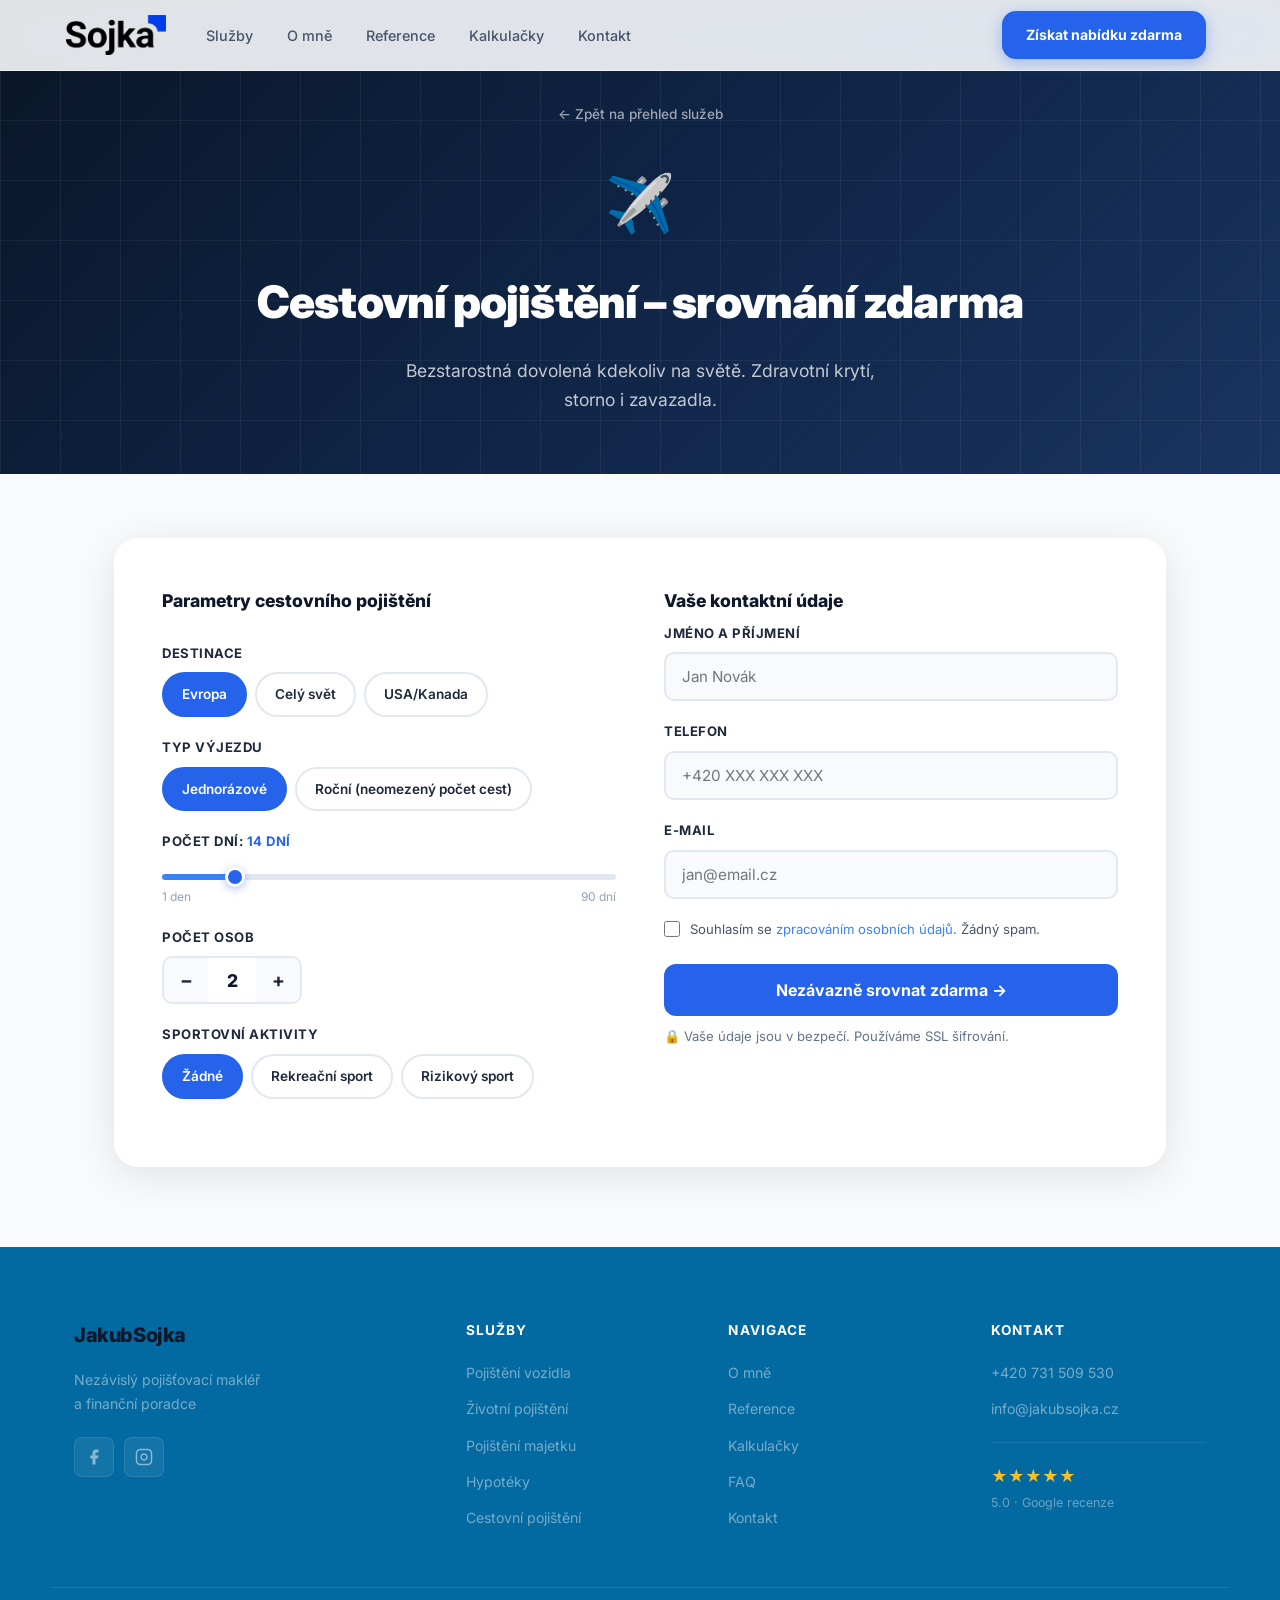
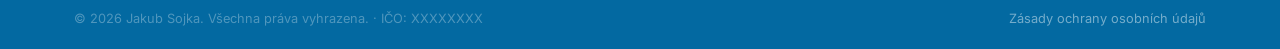
==== cestovni-pojisteni.html @ ce893dae "Zmenšení loga, odebrání OG images, úprava textů - Navbar logo zmenšeno z 76px na 40px (vyčuhovalo z " ====
<!DOCTYPE html>
<html lang="cs">
<head>
  <meta charset="UTF-8" />
  <meta name="viewport" content="width=device-width, initial-scale=1.0" />
  <title>Cestovní pojištění – srovnání zdarma | Jakub Sojka</title>
  <meta name="description" content="Bezstarostná dovolená kdekoliv na světě. Zdravotní krytí, storno i zavazadla. Srovnání zdarma, online." />

  <!-- Open Graph / sociální sítě / SMS náhled -->
  <meta property="og:type" content="website" />
  <meta property="og:title" content="Cestovní pojištění – srovnání zdarma | Jakub Sojka" />
  <meta property="og:description" content="Bezstarostná dovolená kdekoliv na světě. Zdravotní krytí, storno i zavazadla. Srovnání zdarma, online." />
  <meta name="twitter:card" content="summary" />
  <meta name="twitter:title" content="Cestovní pojištění – srovnání zdarma | Jakub Sojka" />
  <meta name="theme-color" content="#0f2445" />
  <link rel="preconnect" href="https://fonts.googleapis.com" />
  <link rel="preconnect" href="https://fonts.gstatic.com" crossorigin />
  <link href="https://fonts.googleapis.com/css2?family=Inter:wght@300;400;500;600;700;800;900&display=swap" rel="stylesheet" />
  <link rel="stylesheet" href="css/style.css" />
  <style>
    .svc-hero {
      background: linear-gradient(135deg, #0a1628 0%, #0f2445 50%, #1a3461 100%);
      padding: 100px 0 60px; position: relative; overflow: hidden;
    }
    .svc-hero::before {
      content: ''; position: absolute; inset: 0;
      background-image: linear-gradient(rgba(255,255,255,.05) 1px, transparent 1px),
                        linear-gradient(90deg, rgba(255,255,255,.05) 1px, transparent 1px);
      background-size: 60px 60px;
    }
    .svc-hero-inner { position: relative; z-index: 1; text-align: center; }
    .svc-back {
      display: inline-flex; align-items: center; gap: 6px;
      color: rgba(255,255,255,.6); font-size: .85rem; font-weight: 500;
      margin-bottom: 32px; transition: color .2s; text-decoration: none;
    }
    .svc-back:hover { color: #fff; }
    .svc-hero-icon { font-size: 3.5rem; margin-bottom: 16px; }
    .svc-hero h1 { font-size: clamp(1.8rem, 4vw, 2.8rem); font-weight: 900; color: #fff; margin-bottom: 16px; letter-spacing: -.02em; }
    .svc-hero p { font-size: 1.1rem; color: rgba(255,255,255,.75); max-width: 520px; margin: 0 auto; }

    .svc-form-section { padding: 64px 0 80px; background: var(--gray-50); }
    .svc-form-container { max-width: 1100px; }
    .svc-form-card {
      background: #fff; border-radius: 24px; padding: 48px;
      box-shadow: 0 8px 40px rgba(0,0,0,.1);
      display: grid; grid-template-columns: 1fr 1fr; gap: 48px;
    }
    .svc-form-left h2 { font-size: 1.1rem; font-weight: 800; margin-bottom: 28px; color: var(--text-900); }
    .svc-form-right h2 { font-size: 1.1rem; font-weight: 800; margin-bottom: 8px; color: var(--text-900); }
    .svc-form-right > p { font-size: .82rem; color: var(--text-400); margin-bottom: 20px; }

    .svc-field { margin-bottom: 20px; }
    .svc-label { display: block; font-size: .82rem; font-weight: 700; color: var(--text-700); margin-bottom: 8px; text-transform: uppercase; letter-spacing: .04em; }
    .svc-input {
      width: 100%; padding: 13px 16px; border: 2px solid var(--gray-200);
      border-radius: 10px; font-size: .95rem; color: var(--text-900);
      background: var(--gray-50); transition: border-color .2s, background .2s;
      outline: none; box-sizing: border-box;
    }
    .svc-input:focus { border-color: var(--blue-500); background: #fff; }

    .svc-pills { display: flex; flex-wrap: wrap; gap: 8px; }
    .svc-pill {
      padding: 9px 18px; border: 2px solid var(--gray-200);
      border-radius: 100px; font-size: .85rem; font-weight: 600;
      cursor: pointer; transition: all .2s; background: #fff; color: var(--text-700);
    }
    .svc-pill.active { border-color: var(--blue-600); background: var(--blue-600); color: #fff; }
    .svc-pill:hover:not(.active) { border-color: var(--blue-300); color: var(--blue-600); }

    .svc-range-val { font-weight: 700; color: var(--blue-600); }
    .svc-range {
      width: 100%; height: 6px; border-radius: 3px; margin: 10px 0 4px;
      -webkit-appearance: none; appearance: none;
      background: linear-gradient(to right, var(--blue-500) 0%, var(--blue-500) var(--pct, 30%), var(--gray-200) var(--pct, 30%));
      cursor: pointer;
    }
    .svc-range::-webkit-slider-thumb {
      -webkit-appearance: none; width: 20px; height: 20px;
      border-radius: 50%; background: var(--blue-600);
      border: 3px solid #fff; box-shadow: 0 2px 8px rgba(37,99,235,.4); cursor: pointer;
    }
    .svc-range-limits { display: flex; justify-content: space-between; font-size: .75rem; color: var(--text-300); }

    /* Stepper */
    .svc-stepper { display: flex; align-items: center; gap: 0; border: 2px solid var(--gray-200); border-radius: 10px; overflow: hidden; width: fit-content; }
    .svc-step-btn {
      width: 44px; height: 44px; border: none; background: var(--gray-50);
      font-size: 1.2rem; cursor: pointer; transition: background .2s; font-weight: 700; color: var(--text-700);
    }
    .svc-step-btn:hover { background: #dbeafe; color: var(--blue-600); }
    .svc-step-val { width: 48px; text-align: center; font-size: 1.1rem; font-weight: 800; }

    /* Days field toggle */
    .svc-days-wrap { transition: opacity .2s; }
    .svc-days-wrap.hidden { opacity: 0; pointer-events: none; height: 0; overflow: hidden; margin: 0; }

    .svc-trust { margin-top: 20px; padding-top: 20px; border-top: 1px solid var(--gray-200); display: flex; flex-direction: column; gap: 10px; }
    .svc-trust-item { display: flex; align-items: center; gap: 10px; font-size: .82rem; color: var(--text-400); }

    .svc-success { text-align: center; padding: 80px 24px; animation: fadeInUp .5s ease; }
    .svc-success.hidden { display: none; }
    .svc-success .success-icon {
      width: 72px; height: 72px; background: var(--green);
      border-radius: 50%; display: flex; align-items: center; justify-content: center;
      font-size: 2rem; color: #fff; margin: 0 auto 24px;
    }
    .svc-success h3 { font-size: 1.8rem; font-weight: 800; margin-bottom: 8px; }
    .svc-success p { color: var(--text-500); }

    .svc-submit {
      width: 100%; padding: 16px; border: none; border-radius: 12px;
      background: var(--blue-600); color: #fff; font-size: 1rem; font-weight: 700;
      cursor: pointer; transition: all .2s; margin-top: 4px;
    }
    .svc-submit:hover { background: var(--blue-700); transform: translateY(-1px); box-shadow: 0 4px 16px rgba(37,99,235,.4); }
    .svc-submit:disabled { opacity: .6; cursor: not-allowed; transform: none; }

    @media (max-width: 768px) {
      .svc-form-card { grid-template-columns: 1fr; gap: 32px; padding: 28px 20px; }
      .svc-hero { padding: 80px 0 40px; }
    }

    /* Advisor card */
    .advisor-card {
      display: flex; align-items: center; gap: 14px;
      background: linear-gradient(135deg, #f0f7ff, #e8f0fe);
      border: 1px solid #c7d9f5; border-radius: 14px;
      padding: 16px; margin-bottom: 20px;
    }
    .advisor-photo {
      width: 60px; height: 60px; border-radius: 50%;
      object-fit: cover; border: 3px solid #fff;
      box-shadow: 0 2px 8px rgba(37,99,235,.2); flex-shrink: 0;
    }
    .advisor-info { display: flex; flex-direction: column; gap: 2px; }
    .advisor-info strong { font-size: .95rem; font-weight: 800; color: #0f172a; }
    .advisor-info span { font-size: .75rem; color: #475569; }
    .advisor-stars { font-size: .75rem; color: #f59e0b; margin-top: 2px; }
    .advisor-stars em { font-style: normal; color: #64748b; margin-left: 4px; }

    /* Benefits */
    .svc-benefits { display: flex; flex-direction: column; gap: 12px; margin-bottom: 20px; }
    .svc-benefit-item {
      display: flex; align-items: flex-start; gap: 12px;
      padding: 10px 12px; background: #f8fafc; border-radius: 10px;
      border: 1px solid #e2e8f0;
    }
    .svc-benefit-icon { font-size: 1.1rem; flex-shrink: 0; margin-top: 1px; }
    .svc-benefit-item strong { display: block; font-size: .85rem; font-weight: 700; color: #0f172a; }
    .svc-benefit-item span { font-size: .77rem; color: #64748b; }

    /* Logos */
    .svc-logos { margin-bottom: 20px; }
    .svc-logos-label { font-size: .72rem; font-weight: 700; text-transform: uppercase; letter-spacing: .06em; color: #94a3b8; margin-bottom: 10px; }
    .svc-logos-grid {
      display: grid; grid-template-columns: repeat(3, 1fr); gap: 8px;
    }
    .svc-logos-grid img {
      height: 28px; width: 100%; object-fit: contain;
      filter: grayscale(1) opacity(.5); transition: filter .2s;
      padding: 4px 8px; background: #f8fafc; border-radius: 6px; border: 1px solid #e2e8f0;
    }
    .svc-logos-grid img:hover { filter: grayscale(0) opacity(1); }

    /* Contact fields divider */
    .svc-contact-fields {
      padding-top: 18px; border-top: 1px solid #e2e8f0;
    }
    .svc-gdpr { font-size: .75rem; color: var(--text-300); margin-top: 10px; }
  </style>
</head>
<body>

  <!-- NAVBAR -->
  <nav class="navbar" id="navbar">
    <div class="container nav-inner">
      <a href="index.html" class="logo"><img src="img/sojkalogo.png" alt="Jakub Sojka" /></a>
      <ul class="nav-links" id="navLinks">
        <li><a href="index.html#sluzby">Služby</a></li>
        <li><a href="index.html#o-mne">O mně</a></li>
        <li><a href="index.html#recenze">Reference</a></li>
        <li><a href="kalkulacky.html">Kalkulačky</a></li>
        <li><a href="index.html#kontakt">Kontakt</a></li>
      </ul>
      <a href="#" class="btn btn-primary nav-cta open-modal" id="navCta">Získat nabídku zdarma</a>
      <button class="hamburger" id="hamburger" aria-label="Menu">
        <span></span><span></span><span></span>
      </button>
    </div>
  </nav>

  <!-- SERVICE HERO -->
  <section class="svc-hero">
    <div class="container svc-hero-inner">
      <a href="index.html#sluzby" class="svc-back">← Zpět na přehled služeb</a>
      <div class="svc-hero-icon">✈️</div>
      <h1>Cestovní pojištění – srovnání zdarma</h1>
      <p>Bezstarostná dovolená kdekoliv na světě. Zdravotní krytí, storno i zavazadla.</p>
    </div>
  </section>

  <!-- FORMULÁŘ -->
  <section class="svc-form-section">
    <div class="container svc-form-container">
      <div class="svc-form-card" id="svcFormCard">
        <form id="svcForm" onsubmit="return false;" style="display:contents">
          <div class="svc-form-left">
            <h2>Parametry cestovního pojištění</h2>

            <div class="svc-field">
              <label class="svc-label">Destinace</label>
              <div class="svc-pills" data-group="destinace">
                <span class="svc-pill active" data-val="Evropa">Evropa</span>
                <span class="svc-pill" data-val="Celý svět">Celý svět</span>
                <span class="svc-pill" data-val="USA/Kanada">USA/Kanada</span>
              </div>
            </div>

            <div class="svc-field">
              <label class="svc-label">Typ výjezdu</label>
              <div class="svc-pills" data-group="vyjezd">
                <span class="svc-pill active" data-val="Jednorázové">Jednorázové</span>
                <span class="svc-pill" data-val="Roční (neomezený)">Roční (neomezený počet cest)</span>
              </div>
            </div>

            <div class="svc-field svc-days-wrap" id="daysWrap">
              <label class="svc-label">Počet dní: <span class="svc-range-val" id="displayDni">14 dní</span></label>
              <input type="range" class="svc-range" id="fieldDni" min="1" max="90" value="14" step="1" data-display="displayDni" />
              <div class="svc-range-limits"><span>1 den</span><span>90 dní</span></div>
            </div>

            <div class="svc-field">
              <label class="svc-label">Počet osob</label>
              <div class="svc-stepper">
                <button type="button" class="svc-step-btn" id="stepMinus">−</button>
                <span class="svc-step-val" id="stepVal">2</span>
                <button type="button" class="svc-step-btn" id="stepPlus">+</button>
              </div>
            </div>

            <div class="svc-field">
              <label class="svc-label">Sportovní aktivity</label>
              <div class="svc-pills" data-group="sport">
                <span class="svc-pill active" data-val="Žádné">Žádné</span>
                <span class="svc-pill" data-val="Rekreační sport">Rekreační sport</span>
                <span class="svc-pill" data-val="Rizikový sport">Rizikový sport</span>
              </div>
            </div>



          </div><!-- /svc-form-left -->

          <div class="svc-form-right">
            <h2>Vaše kontaktní údaje</h2>
            <div class="svc-field">
              <label class="svc-label">Jméno a příjmení</label>
              <input type="text" class="svc-input" id="fieldJmeno" placeholder="Jan Novák" required />
            </div>
            <div class="svc-field">
              <label class="svc-label">Telefon</label>
              <input type="tel" class="svc-input" id="fieldTelefon" placeholder="+420 XXX XXX XXX" required />
            </div>
            <div class="svc-field">
              <label class="svc-label">E-mail</label>
              <input type="email" class="svc-input" id="fieldEmail" placeholder="jan@email.cz" required />
            </div>
            <div class="svc-field">
              <label style="display:flex;align-items:flex-start;gap:10px;cursor:pointer;font-size:.82rem;color:var(--text-500);">
                <input type="checkbox" id="fieldGdpr" required style="margin-top:2px;accent-color:var(--blue-600);width:16px;height:16px;flex-shrink:0;" />
                <span>Souhlasím se <a href="#" style="color:var(--blue-500);">zpracováním osobních údajů</a>. Žádný spam.</span>
              </label>
            </div>
            <button type="submit" class="svc-submit" id="svcSubmit">Nezávazně srovnat zdarma →</button>
            <p class="svc-gdpr">🔒 Vaše údaje jsou v bezpečí. Používáme SSL šifrování.</p>
          </div><!-- /svc-form-right -->

          </div>
        </form>
      </div>

      <div class="svc-success hidden" id="svcSuccess">
        <div class="success-icon">✓</div>
        <h3>Poptávka odeslána!</h3>
        <p>Ozvu se vám do 24 hodin s nejlepší nabídkou. Zcela zdarma.</p>
        <a href="index.html" class="btn btn-primary" style="margin-top:16px">← Zpět na hlavní stránku</a>
      </div>
    </div>
  </section>

  <!-- FOOTER -->
  <footer class="footer">
    <div class="container footer-inner">
      <div class="footer-brand">
        <div class="logo footer-logo">Jakub <span>Sojka</span></div>
        <p>Nezávislý pojišťovací makléř<br />a finanční poradce</p>
        <div class="footer-social">
          <a href="#" aria-label="Facebook">
            <svg width="18" height="18" viewBox="0 0 24 24" fill="currentColor"><path d="M18 2h-3a5 5 0 0 0-5 5v3H7v4h3v8h4v-8h3l1-4h-4V7a1 1 0 0 1 1-1h3z"/></svg>
          </a>
          <a href="#" aria-label="Instagram">
            <svg width="18" height="18" viewBox="0 0 24 24" fill="none" stroke="currentColor" stroke-width="2"><rect x="2" y="2" width="20" height="20" rx="5" ry="5"/><path d="M16 11.37A4 4 0 1 1 12.63 8 4 4 0 0 1 16 11.37z"/><line x1="17.5" y1="6.5" x2="17.51" y2="6.5"/></svg>
          </a>
        </div>
      </div>
      <div class="footer-links">
        <h4>Služby</h4>
        <ul>
          <li><a href="pojisteni-vozidla.html">Pojištění vozidla</a></li>
          <li><a href="zivotni-pojisteni.html">Životní pojištění</a></li>
          <li><a href="pojisteni-majetku.html">Pojištění majetku</a></li>
          <li><a href="hypoteky-uvery.html">Hypotéky</a></li>
          <li><a href="cestovni-pojisteni.html">Cestovní pojištění</a></li>
        </ul>
      </div>
      <div class="footer-links">
        <h4>Navigace</h4>
        <ul>
          <li><a href="index.html#o-mne">O mně</a></li>
          <li><a href="index.html#recenze">Reference</a></li>
          <li><a href="kalkulacky.html">Kalkulačky</a></li>
          <li><a href="index.html#faq">FAQ</a></li>
          <li><a href="index.html#kontakt">Kontakt</a></li>
        </ul>
      </div>
      <div class="footer-links">
        <h4>Kontakt</h4>
        <ul>
          <li><a href="tel:+420731509530">+420 731 509 530</a></li>
          <li><a href="mailto:info@jakubsojka.cz">info@jakubsojka.cz</a></li>
        </ul>
        <div class="footer-rating">
          <div class="fr-stars">★★★★★</div>
          <div class="fr-text">5.0 · Google recenze</div>
        </div>
      </div>
    </div>
    <div class="footer-bottom">
      <div class="container">
        <span>© 2026 Jakub Sojka. Všechna práva vyhrazena. · IČO: XXXXXXXX</span>
        <a href="#">Zásady ochrany osobních údajů</a>
      </div>
    </div>
  </footer>

  <!-- MODAL POPTÁVKA -->
  <div class="modal-overlay hidden" id="poptavkaModal">
    <div class="modal-box">
      <button class="modal-close" id="modalClose">✕</button>
      <h3>Nezávazná poptávka</h3>
      <p>Odpovím do 24 hodin</p>
      <form class="contact-form" id="kontaktForm">
        <div class="form-row">
          <div class="form-group">
            <label>Celé jméno</label>
            <input type="text" id="kontJmeno" placeholder="Jan Novák" required />
          </div>
          <div class="form-group">
            <label>Telefon</label>
            <input type="tel" id="kontTelefon" placeholder="+420 XXX XXX XXX" required />
          </div>
        </div>
        <div class="form-group">
          <label>E-mail</label>
          <input type="email" id="kontEmail" placeholder="jan@email.cz" required />
        </div>
        <div class="form-group">
          <label>O co máte zájem?</label>
          <select id="kontTyp">
            <option value="auto">🚗 Pojištění vozidla</option>
            <option value="zivot">❤️ Životní pojištění</option>
            <option value="majetek">🏠 Pojištění majetku</option>
            <option value="hypoteka">🏦 Hypotéka</option>
            <option value="cestovni" selected>✈️ Cestovní pojištění</option>
            <option value="investice">📈 Investice</option>
            <option value="jine">💬 Jiné</option>
          </select>
        </div>
        <div class="form-group">
          <label>Zpráva <span class="optional">(nepovinné)</span></label>
          <textarea id="kontZprava" placeholder="Popište co potřebujete..." rows="3"></textarea>
        </div>
        <button type="submit" class="btn btn-primary btn-full btn-glow">Odeslat poptávku →</button>
        <p class="form-gdpr">Odesláním souhlasíte se <a href="#">zpracováním osobních údajů</a>. Žádný spam.</p>
      </form>
      <div class="kontakt-success hidden" id="kontaktSuccess">
        <div class="success-icon">✓</div>
        <h3>Zpráva odeslána!</h3>
        <p>Ozvu se vám co nejdříve.</p>
      </div>
    </div>
  </div>

  <script src="js/sheets.js"></script>
  <script src="js/main.js"></script>
  <script>
    let pocetOsob = 2;

    function formatRangeVal(id, val) {
      if (id === 'fieldDni') return val + (val == 1 ? ' den' : ' dní');
      return val;
    }

    document.addEventListener('DOMContentLoaded', () => {
      // Pills
      document.querySelectorAll('.svc-pills').forEach(group => {
        group.querySelectorAll('.svc-pill').forEach(pill => {
          pill.addEventListener('click', () => {
            group.querySelectorAll('.svc-pill').forEach(p => p.classList.remove('active'));
            pill.classList.add('active');

            // Toggle days field based on vyjezd type
            if (group.dataset.group === 'vyjezd') {
              const daysWrap = document.getElementById('daysWrap');
              if (pill.dataset.val === 'Roční (neomezený)') {
                daysWrap.classList.add('hidden');
              } else {
                daysWrap.classList.remove('hidden');
              }
            }
          });
        });
      });

      // Range sliders
      document.querySelectorAll('.svc-range').forEach(range => {
        const updateRange = () => {
          const min = +range.min, max = +range.max, val = +range.value;
          const pct = ((val - min) / (max - min) * 100).toFixed(1);
          range.style.setProperty('--pct', pct + '%');
          const display = range.dataset.display;
          if (display) {
            const el = document.getElementById(display);
            if (el) el.textContent = formatRangeVal(range.id, val);
          }
        };
        range.addEventListener('input', updateRange);
        updateRange();
      });

      // Stepper
      const stepVal = document.getElementById('stepVal');
      document.getElementById('stepMinus').addEventListener('click', () => {
        if (pocetOsob > 1) { pocetOsob--; stepVal.textContent = pocetOsob; }
      });
      document.getElementById('stepPlus').addEventListener('click', () => {
        if (pocetOsob < 10) { pocetOsob++; stepVal.textContent = pocetOsob; }
      });

      // Submit
      const form = document.getElementById('svcForm');
      if (form) {
        form.addEventListener('submit', async (e) => {
          e.preventDefault();
          const btn = document.getElementById('svcSubmit');
          btn.textContent = 'Odesílám...';
          btn.disabled = true;

          const destinaceEl = document.querySelector('[data-group="destinace"] .svc-pill.active');
          const vyjezdEl = document.querySelector('[data-group="vyjezd"] .svc-pill.active');
          const sportEl = document.querySelector('[data-group="sport"] .svc-pill.active');
          const isRocni = vyjezdEl && vyjezdEl.dataset.val.includes('Roční');

          const data = {
            typ: 'cestovni-pojisteni',
            destinace: destinaceEl ? destinaceEl.dataset.val : '',
            typ_vyjezdu: vyjezdEl ? vyjezdEl.dataset.val : '',
            pocet_dni: isRocni ? 'roční' : document.getElementById('fieldDni').value,
            pocet_osob: pocetOsob,
            sport: sportEl ? sportEl.dataset.val : '',
            jmeno: document.getElementById('fieldJmeno').value,
            telefon: document.getElementById('fieldTelefon').value,
            email: document.getElementById('fieldEmail').value,
            zdroj: 'cestovni-pojisteni'
          };

          await saveLead(data);

          document.getElementById('svcFormCard').style.display = 'none';
          document.getElementById('svcSuccess').classList.remove('hidden');
        });
      }
    });
  </script>
</body>
</html>
---- css/style.css ----
/* =============================================
   JAKUB SOJKA – Premium Redesign
   ============================================= */

:root {
  /* Blues */
  --blue-950: #0a1628;
  --blue-900: #0f2445;
  --blue-800: #1e3a6e;
  --blue-700: #1d4ed8;
  --blue-600: #2563eb;
  --blue-500: #3b82f6;
  --blue-400: #60a5fa;
  --blue-300: #93c5fd;
  --blue-200: #bfdbfe;
  --blue-100: #dbeafe;
  --blue-50:  #eff6ff;

  /* Accents */
  --sky:    #0ea5e9;
  --purple: #8b5cf6;
  --green:  #10b981;
  --amber:  #f59e0b;
  --red:    #ef4444;
  --pink:   #ec4899;
  --orange: #f97316;
  --cyan:   #06b6d4;

  /* Text */
  --text-900: #0f172a;
  --text-700: #1e293b;
  --text-500: #475569;
  --text-400: #64748b;
  --text-300: #94a3b8;

  --white:    #ffffff;
  --gray-50:  #f8fafc;
  --gray-100: #f1f5f9;
  --gray-200: #e2e8f0;

  /* Geometry */
  --r-sm: 8px;
  --r-md: 14px;
  --r-lg: 20px;
  --r-xl: 28px;
  --r-2xl: 40px;

  /* Shadows */
  --sh-sm:  0 1px 4px rgba(0,0,0,.06);
  --sh-md:  0 4px 20px rgba(37,99,235,.12);
  --sh-lg:  0 12px 48px rgba(37,99,235,.18);
  --sh-xl:  0 24px 80px rgba(37,99,235,.22);
  --sh-glow:0 0 40px rgba(37,99,235,.5);

  --ease: cubic-bezier(.4,0,.2,1);
  --t: .25s;
}

/* ======================== RESET ======================== */
*, *::before, *::after { box-sizing: border-box; margin: 0; padding: 0; }
html { scroll-behavior: smooth; }
body { font-family: 'Inter', sans-serif; color: var(--text-900); background: var(--white); line-height: 1.65; -webkit-font-smoothing: antialiased; overflow-x: hidden; }
a { text-decoration: none; color: inherit; }
ul { list-style: none; }
img { display: block; max-width: 100%; }
input, textarea, select, button { font-family: inherit; }
.container { max-width: 1180px; margin: 0 auto; padding: 0 24px; }

/* ======================== SCROLL REVEAL ======================== */
.reveal {
  opacity: 0;
  transform: translateY(32px);
  transition: opacity .7s var(--ease), transform .7s var(--ease);
}
.reveal.visible { opacity: 1; transform: translateY(0); }
.reveal--delay   { transition-delay: .1s; }
.reveal--delay-1 { transition-delay: .15s; }
.reveal--delay-2 { transition-delay: .25s; }
.reveal--delay-3 { transition-delay: .35s; }

/* ======================== BUTTONS ======================== */
.btn {
  display: inline-flex; align-items: center; justify-content: center; gap: 8px;
  padding: 13px 26px; border-radius: var(--r-md);
  font-weight: 700; font-size: .95rem; cursor: pointer;
  border: 2px solid transparent; transition: all var(--t) var(--ease);
  white-space: nowrap; position: relative; overflow: hidden;
}
.btn::after {
  content: ''; position: absolute; inset: 0;
  background: linear-gradient(135deg, rgba(255,255,255,.15), transparent);
  opacity: 0; transition: opacity var(--t);
}
.btn:hover::after { opacity: 1; }

.btn-primary {
  background: var(--blue-600); color: var(--white); border-color: var(--blue-600);
  box-shadow: 0 4px 15px rgba(37,99,235,.35);
}
.btn-primary:hover { background: var(--blue-700); transform: translateY(-2px); box-shadow: 0 8px 25px rgba(37,99,235,.45); }

.btn-hero {
  background: linear-gradient(135deg, var(--blue-600), var(--sky));
  color: var(--white); border: none;
  box-shadow: 0 4px 20px rgba(37,99,235,.4);
  font-size: 1rem; padding: 15px 28px;
}
.btn-hero:hover { transform: translateY(-2px); box-shadow: 0 10px 35px rgba(37,99,235,.55); }

.btn-outline {
  background: transparent; color: var(--blue-600); border-color: var(--blue-600);
}
.btn-outline:hover { background: var(--blue-50); transform: translateY(-2px); }

.btn-white-outline {
  background: var(--white); color: var(--blue-700);
  border-color: rgba(255,255,255,.4); backdrop-filter: blur(8px);
}
.btn-white-outline:hover { background: var(--blue-50); border-color: var(--blue-400); transform: translateY(-2px); }

.btn-full { width: 100%; }
.btn-lg { padding: 16px 36px; font-size: 1.05rem; }

.btn-glow:hover { box-shadow: var(--sh-glow); }

.btn-service {
  display: inline-flex; align-items: center; gap: 6px;
  padding: 11px 22px; border-radius: var(--r-md); font-weight: 700;
  font-size: .88rem; background: var(--blue-600);
  color: var(--white); border: 1.5px solid var(--blue-600);
  cursor: pointer; transition: all var(--t);
  margin-top: auto;
}
.btn-service:hover { background: var(--blue-700); border-color: var(--blue-700); transform: translateY(-2px); box-shadow: 0 6px 20px rgba(37,99,235,.35); }
.btn-service--white { background: var(--white); color: var(--blue-700); border-color: var(--white); }
.btn-service--white:hover { background: var(--blue-50); }

/* ======================== HELPERS ======================== */
.hidden { display: none !important; }
.text-white { color: var(--white) !important; }
.text-white-muted { color: rgba(255,255,255,.7); }
.text-light-muted { color: rgba(255,255,255,.65); }

.gradient-text {
  background: linear-gradient(135deg, #93c5fd, #38bdf8, #7dd3fc);
  -webkit-background-clip: text; -webkit-text-fill-color: transparent; background-clip: text;
  background-size: 200% 200%; animation: gradShift 4s ease infinite;
}
.gradient-text-blue {
  background: linear-gradient(135deg, var(--blue-500), var(--sky));
  -webkit-background-clip: text; -webkit-text-fill-color: transparent; background-clip: text;
}

@keyframes gradShift {
  0%, 100% { background-position: 0% 50%; }
  50%       { background-position: 100% 50%; }
}

/* ======================== SECTION COMMON ======================== */
section { padding: 100px 0; }

.section-header { text-align: center; margin-bottom: 60px; }
.section-tag {
  display: inline-block; font-size: .78rem; font-weight: 700;
  text-transform: uppercase; letter-spacing: .14em;
  color: var(--blue-600); margin-bottom: 14px;
  background: var(--blue-50); padding: 5px 14px; border-radius: 100px;
  border: 1px solid var(--blue-200);
}
.section-tag--light { color: var(--sky); background: rgba(14,165,233,.15); border-color: rgba(14,165,233,.3); }
.section-header h2 { font-size: clamp(1.9rem, 3.5vw, 2.9rem); font-weight: 800; line-height: 1.15; margin-bottom: 16px; }
.section-sub { font-size: 1.05rem; color: var(--text-500); max-width: 520px; margin: 0 auto; }

/* ======================== NAVBAR ======================== */
.navbar {
  position: fixed; top: 0; left: 0; right: 0; z-index: 1000;
  background: rgba(255,255,255,.88); backdrop-filter: blur(20px) saturate(180%);
  border-bottom: 1px solid rgba(255,255,255,.5);
  transition: all var(--t) var(--ease);
}
.navbar.scrolled { box-shadow: 0 4px 30px rgba(37,99,235,.1); border-bottom-color: var(--gray-200); }
.navbar.hidden { transform: translateY(-110%); }

.nav-inner { display: flex; align-items: center; gap: 24px; height: 70px; }

.logo { font-size: 1.3rem; font-weight: 800; color: var(--text-900); flex-shrink: 0; letter-spacing: -.02em; display: inline-flex; align-items: center; }
.logo span { color: inherit; }
.navbar .logo { margin-left: -8px; }
.navbar .logo img { height: 40px; width: auto; display: block; }

.nav-links { display: flex; gap: 2px; flex: 1; }
.nav-links a {
  padding: 8px 16px; border-radius: var(--r-sm); font-weight: 500;
  font-size: .9rem; color: var(--text-500); transition: all var(--t);
}
.nav-links a:hover { color: var(--blue-600); background: var(--blue-50); }

.nav-cta { padding: 10px 22px; font-size: .88rem; }

.hamburger { display: none; flex-direction: column; gap: 5px; background: none; border: none; cursor: pointer; padding: 4px; margin-left: auto; }
.hamburger span { display: block; width: 24px; height: 2px; background: var(--text-700); border-radius: 2px; transition: all var(--t); }
.hamburger.active span:nth-child(1) { transform: rotate(45deg) translate(5px,5px); }
.hamburger.active span:nth-child(2) { opacity: 0; }
.hamburger.active span:nth-child(3) { transform: rotate(-45deg) translate(5px,-5px); }

/* ======================== HERO ======================== */
.hero {
  position: relative;
  display: flex; flex-direction: column;
  padding-top: 70px; padding-bottom: 0; overflow: hidden;
  background: linear-gradient(135deg, #0d0a2e 0%, #1a1060 30%, #1e2fa0 65%, #2d7dd2 100%);
}

.hero-overlay {
  position: absolute; inset: 0; z-index: 1;
  background: linear-gradient(135deg, #0d0a2e 0%, #1a1060 30%, #1e2fa0 65%, #2d7dd2 100%);
}

.hero-orb {
  position: absolute; border-radius: 50%; filter: blur(80px); pointer-events: none;
}
.hero-orb--1 {
  width: 600px; height: 600px; z-index: 2;
  background: radial-gradient(circle, rgba(37,99,235,.35), transparent 70%);
  top: -100px; right: -100px; animation: orbFloat1 8s ease-in-out infinite;
}
.hero-orb--2 {
  width: 400px; height: 400px; z-index: 2;
  background: radial-gradient(circle, rgba(14,165,233,.25), transparent 70%);
  bottom: 100px; left: -80px; animation: orbFloat2 10s ease-in-out infinite;
}
.hero-orb--3 {
  width: 300px; height: 300px; z-index: 2;
  background: radial-gradient(circle, rgba(139,92,246,.2), transparent 70%);
  top: 40%; right: 35%; animation: orbFloat1 12s ease-in-out infinite reverse;
}
@keyframes orbFloat1 {
  0%, 100% { transform: translateY(0) scale(1); }
  50%       { transform: translateY(-30px) scale(1.05); }
}
@keyframes orbFloat2 {
  0%, 100% { transform: translateX(0) scale(1); }
  50%       { transform: translateX(20px) scale(1.03); }
}

.hero-grid-pattern {
  display: none;
}

.hero-inner {
  position: relative; z-index: 3;
  display: grid; grid-template-columns: 1fr 1fr;
  gap: 40px; align-items: center;
  padding: 60px 24px 40px;
  max-width: 1180px; margin: 0 auto; width: 100%;
}

.hero-wave {
  position: relative; z-index: 3;
  line-height: 0; margin-top: auto;
}
.hero-wave svg {
  display: block; width: 100%; height: 72px;
}

/* Hero text */
.hero-badge {
  display: inline-flex; align-items: center; gap: 10px;
  background: rgba(255,255,255,.1); border: 1px solid rgba(255,255,255,.2);
  color: var(--white); padding: 8px 18px; border-radius: 100px;
  font-size: .82rem; font-weight: 600; margin-bottom: 24px;
  backdrop-filter: blur(10px); animation: fadeInDown .8s ease;
}
.badge-dot {
  width: 8px; height: 8px; border-radius: 50%; background: #34d399;
  box-shadow: 0 0 0 3px rgba(52,211,153,.25); animation: pulse-dot 2s infinite;
}
@keyframes pulse-dot {
  0%, 100% { box-shadow: 0 0 0 3px rgba(52,211,153,.25); }
  50%       { box-shadow: 0 0 0 6px rgba(52,211,153,.1); }
}

.hero-text h1 {
  font-size: clamp(2.4rem, 5vw, 3.5rem); font-weight: 900;
  line-height: 1.1; color: var(--white); margin-bottom: 24px;
  letter-spacing: -.03em;
  animation: fadeInUp .9s .1s ease both;
}

.hero-sub {
  font-size: 1.1rem; color: rgba(255,255,255,.75); max-width: 500px;
  margin-bottom: 32px; line-height: 1.7;
  animation: fadeInUp .9s .2s ease both;
}
.hero-sub strong { color: var(--white); }

.hero-badges {
  display: flex; flex-wrap: wrap; gap: 10px;
  animation: fadeInUp .9s .3s ease both; margin-bottom: 40px;
}
.hero-badge-item {
  display: flex; align-items: center; gap: 8px;
  background: rgba(255,255,255,.08); border: 1px solid rgba(255,255,255,.15);
  color: rgba(255,255,255,.9); padding: 8px 16px; border-radius: 100px;
  font-size: .85rem; font-weight: 500; backdrop-filter: blur(8px);
}
.hbi-icon { color: #34d399; font-weight: 700; }

/* Float cards */
.float-cards {
  display: flex; gap: 14px; flex-wrap: wrap;
  animation: fadeInUp .9s .4s ease both;
}
.float-card {
  display: flex; align-items: center; gap: 12px;
  padding: 12px 18px; border-radius: var(--r-lg);
  backdrop-filter: blur(16px); border: 1px solid rgba(255,255,255,.15);
  animation: floatY 4s ease-in-out infinite;
}
.float-card--green { background: rgba(16,185,129,.2); }
.float-card--blue { background: rgba(37,99,235,.2); animation-delay: -2s; }
.fc-emoji { font-size: 1.6rem; }
.fc-val { font-size: 1.1rem; font-weight: 800; color: var(--white); }
.fc-lab { font-size: .75rem; color: rgba(255,255,255,.65); }

@keyframes floatY {
  0%, 100% { transform: translateY(0); }
  50%       { transform: translateY(-8px); }
}

/* SPZ karta */
.glass-card {
  background: rgba(255,255,255,.95); backdrop-filter: blur(20px);
  border-radius: var(--r-2xl); border: 1px solid rgba(255,255,255,.8);
  box-shadow: 0 30px 80px rgba(0,0,0,.3), 0 0 0 1px rgba(255,255,255,.1);
  padding: 36px;
  animation: fadeInUp .9s .2s ease both;
}

.spz-card-header { margin-bottom: 24px; }
.spz-card-header h3 { font-size: 1.3rem; font-weight: 800; color: var(--text-900); }
.spz-stat-label {
  font-size: .88rem; font-weight: 700; margin-top: 6px;
  color: #ef4444; background: rgba(239,68,68,.08);
  display: inline-block; padding: 4px 10px; border-radius: 100px;
  border: 1px solid rgba(239,68,68,.2);
}

.spz-label { font-size: .88rem; color: var(--text-500); font-weight: 500; margin-bottom: 12px; }

/* SPZ plate – jako CZ registrační značka */
.spz-input-wrap { margin-bottom: 12px; }

.spz-plate {
  display: flex; align-items: stretch;
  height: 54px; border-radius: 8px; border: 2px solid #1d3a8a;
  overflow: hidden; box-shadow: 0 4px 16px rgba(29,58,138,.25);
  transition: border-color var(--t), box-shadow var(--t);
}
.spz-plate:focus-within { border-color: #1d4ed8; box-shadow: 0 0 0 4px rgba(29,58,138,.2); }

.plate-eu {
  background: #1e6bc4; width: 46px; flex-shrink: 0;
  display: flex; flex-direction: column; align-items: center; justify-content: center;
  gap: 2px; padding: 4px 3px;
}
.plate-stars {
  font-size: .48rem; color: #FFD700; letter-spacing: 1px;
  line-height: 1; text-align: center; display: flex; gap: 1px;
  flex-wrap: wrap; justify-content: center; max-width: 36px;
}
.plate-cz {
  font-size: .8rem; font-weight: 900; color: #fff;
  letter-spacing: .05em; line-height: 1;
}
.plate-input {
  flex: 1; border: none; outline: none;
  background: #fff; font-size: 1.3rem; font-weight: 900;
  letter-spacing: 3px; text-transform: uppercase;
  color: #111; padding: 0 12px;
  font-family: 'Inter', sans-serif;
}
.plate-input::placeholder { color: #ccc; font-weight: 400; font-size: .9rem; letter-spacing: 1px; text-transform: none; }

.spz-hint {
  font-size: .78rem; color: var(--text-300); text-align: center; margin-top: 8px;
}

.spz-trust {
  display: flex; gap: 16px; justify-content: center; margin-top: 20px;
  padding-top: 20px; border-top: 1px solid var(--gray-200);
}
.trust-item {
  display: flex; align-items: center; gap: 6px;
  font-size: .78rem; color: var(--text-400); font-weight: 500;
}

/* Partners */
.partners-bar {
  position: relative; z-index: 3;
  background: rgba(255,255,255,.06); backdrop-filter: blur(10px);
  border-top: 1px solid rgba(255,255,255,.1); padding: 18px 0;
}
.partners-bar-inner { display: flex; align-items: center; gap: 28px; }
.partners-label { font-size: .78rem; color: rgba(255,255,255,.5); font-weight: 600; text-transform: uppercase; letter-spacing: .08em; white-space: nowrap; flex-shrink: 0; }
.partners-track { display: flex; overflow: hidden; flex: 1; mask: linear-gradient(to right, transparent, black 12%, black 88%, transparent); }
.partners-slide { display: flex; gap: 40px; animation: slide 24s linear infinite; flex-shrink: 0; align-items: center; }
.partner-logo-wrap { display: flex; align-items: center; flex-shrink: 0; }
.partner-logo-wrap img { height: 36px; width: auto; max-width: 120px; object-fit: contain; filter: grayscale(100%) brightness(200%); }

@keyframes slide { from { transform: translateX(0); } to { transform: translateX(-50%); } }

/* ======================== STATS ======================== */
.stats-section {
  padding: 0; background: var(--white);
  transform: translateY(-1px);
}
.stats-grid {
  display: grid; grid-template-columns: repeat(4, 1fr);
  border-top: 1px solid var(--gray-200);
}
.stat-box {
  padding: 40px 24px; text-align: center; position: relative;
  border-right: 1px solid var(--gray-200);
  transition: all var(--t);
}
.stat-box:last-child { border-right: none; }
.stat-box:hover { background: var(--blue-50); }
.stat-icon { font-size: 1.8rem; margin-bottom: 10px; }
.stat-number {
  font-size: 2.8rem; font-weight: 900; color: var(--blue-600);
  letter-spacing: -.04em; display: inline;
}
.stat-plus { font-size: 1.8rem; font-weight: 900; color: var(--blue-600); display: inline; }
.stat-label { font-size: .88rem; color: var(--text-400); margin-top: 6px; font-weight: 500; }

/* ======================== JAK TO FUNGUJE ======================== */
.how-it-works { background: linear-gradient(145deg, #e0f2fe 0%, #bae6fd 40%, #e0f9ff 70%, #f0f9ff 100%); }

.steps-grid {
  display: flex; align-items: stretch; gap: 0;
  background: var(--white); border-radius: var(--r-2xl);
  border: 1px solid var(--gray-200); overflow: hidden;
  box-shadow: var(--sh-md);
}

.step-card {
  flex: 1; padding: 48px 36px; text-align: center; position: relative;
  transition: all var(--t);
}
.step-card:hover { background: var(--blue-50); }
.step-card:not(:last-child) { border-right: 1px solid var(--gray-100); }
.step-num {
  font-size: .75rem; font-weight: 800; color: var(--blue-400);
  text-transform: uppercase; letter-spacing: .14em; margin-bottom: 20px;
  display: block;
}
.step-icon-wrap {
  width: 72px; height: 72px; border-radius: var(--r-xl); margin: 0 auto 20px;
  display: flex; align-items: center; justify-content: center; font-size: 2rem;
  position: relative;
}
.step-icon-wrap::after {
  content: ''; position: absolute; inset: -3px; border-radius: inherit;
  opacity: .3;
}
.step-icon-wrap--blue { background: var(--blue-100); }
.step-icon-wrap--blue::after { background: var(--blue-200); }
.step-icon-wrap--purple { background: #f3f0ff; }
.step-icon-wrap--purple::after { background: #e9e3ff; }
.step-icon-wrap--green { background: #d1fae5; }
.step-icon-wrap--green::after { background: #a7f3d0; }

.step-card h3 { font-size: 1.1rem; font-weight: 700; margin-bottom: 10px; color: var(--text-900); }
.step-card p { font-size: .9rem; color: var(--text-500); line-height: 1.65; }

.step-connector {
  display: flex; align-items: center; justify-content: center;
  width: 60px; flex-shrink: 0; position: relative;
  background: var(--white);
}
.connector-arrow { font-size: 1.3rem; color: var(--blue-300); position: relative; z-index: 1; }

/* ======================== SLUŽBY ======================== */
.sluzby {
  position: relative; overflow: hidden;
  background: var(--white);
  padding: 100px 0;
}
.sluzby-bg { position: absolute; inset: 0; pointer-events: none; }
.sluzby-blob {
  position: absolute; border-radius: 50%; filter: blur(100px);
}
.sluzby-blob--1 {
  width: 700px; height: 700px; top: -200px; right: -200px;
  background: radial-gradient(circle, rgba(14,165,233,.25), transparent);
  animation: orbFloat1 12s ease infinite;
}
.sluzby-blob--2 {
  width: 500px; height: 500px; bottom: -100px; left: -100px;
  background: radial-gradient(circle, rgba(56,189,248,.2), transparent);
  animation: orbFloat2 15s ease infinite;
}

.services-grid {
  display: grid; grid-template-columns: repeat(3, 1fr); gap: 20px;
}

.service-card {
  position: relative; border-radius: var(--r-xl); padding: 36px 32px;
  display: flex; flex-direction: column; gap: 12px; overflow: hidden;
  border: 1px solid rgba(14,165,233,.2); color: var(--text-900);
  background: var(--white);
  transition: all .35s var(--ease);
  box-shadow: 0 4px 20px rgba(14,165,233,.1);
}
.service-card:hover { transform: translateY(-6px); box-shadow: 0 24px 60px rgba(14,165,233,.25); border-color: rgba(14,165,233,.4); }

.service-card-bg { position: absolute; inset: 0; z-index: 0; }
.service-card > *:not(.service-card-bg) { position: relative; z-index: 1; }

.service-card--auto .service-card-bg { background: linear-gradient(145deg, rgba(219,234,254,.6), rgba(191,219,254,.3)); }
.service-card--life .service-card-bg { background: linear-gradient(145deg, rgba(252,231,243,.6), rgba(251,207,232,.3)); }
.service-card--property .service-card-bg { background: linear-gradient(145deg, rgba(209,250,229,.6), rgba(167,243,208,.3)); }
.service-card--travel .service-card-bg { background: linear-gradient(145deg, rgba(237,233,254,.6), rgba(221,214,254,.3)); }
.service-card--mortgage .service-card-bg { background: linear-gradient(145deg, rgba(254,243,199,.6), rgba(253,230,138,.3)); }
.service-card--invest .service-card-bg { background: linear-gradient(145deg, rgba(209,250,229,.6), rgba(167,243,208,.3)); }

/* Tečkový pattern na kartách */
.service-card::before {
  content: ''; position: absolute; inset: 0; z-index: 0;
  background-image: radial-gradient(rgba(14,165,233,.08) 1px, transparent 1px);
  background-size: 24px 24px; opacity: .6;
}

.service-badge-new {
  position: absolute; top: -1px; right: 20px;
  background: linear-gradient(135deg, #fbbf24, #f59e0b);
  color: #7c2d12; font-size: .72rem; font-weight: 800;
  padding: 5px 12px; border-radius: 0 0 10px 10px; z-index: 2;
}

.service-icon-big { font-size: 2.6rem; margin-bottom: 4px; }
.service-card h3 { font-size: 1.2rem; font-weight: 800; color: var(--text-900); }
.service-card > p { font-size: .88rem; color: var(--text-500); line-height: 1.65; }
.service-card ul { margin-bottom: 4px; display: flex; flex-direction: column; gap: 6px; }
.service-card li { font-size: .85rem; color: var(--text-500); padding-left: 18px; position: relative; }
.service-card li::before { content: '✓'; position: absolute; left: 0; font-weight: 700; color: var(--sky); }

.service-savings {
  display: inline-block; background: rgba(14,165,233,.1);
  border: 1px solid rgba(14,165,233,.2); border-radius: 100px;
  padding: 5px 14px; font-size: .8rem; color: var(--text-700); margin-bottom: 8px;
}
.service-savings strong { color: var(--blue-700); font-weight: 700; }

/* ======================== O MNĚ ======================== */
.o-mne { background: var(--white); position: relative; overflow: hidden; }

.o-mne-decoration { position: absolute; inset: 0; pointer-events: none; }
.deco-circle {
  position: absolute; border-radius: 50%;
  background: linear-gradient(135deg, var(--blue-100), var(--blue-50));
}
.deco-circle--1 { width: 500px; height: 500px; top: -150px; right: -100px; opacity: .5; }
.deco-circle--2 { width: 300px; height: 300px; bottom: -100px; left: 200px; opacity: .3; }
.deco-dots {
  position: absolute; top: 60px; left: 60px; width: 200px; height: 200px; opacity: .15;
  background-image: radial-gradient(var(--blue-400) 1.5px, transparent 1.5px);
  background-size: 20px 20px;
}

.o-mne-inner {
  display: grid; grid-template-columns: 420px 1fr;
  gap: 80px; align-items: center; position: relative; z-index: 1;
}

.photo-frame {
  position: relative; border-radius: var(--r-2xl); overflow: visible;
}
.advisor-photo {
  width: 100%; border-radius: var(--r-2xl); aspect-ratio: 3/4; object-fit: cover;
  box-shadow: var(--sh-xl); position: relative; z-index: 1;
  transition: transform .4s var(--ease);
}
.photo-frame:hover .advisor-photo { transform: scale(1.02); }

.photo-badge {
  position: absolute; bottom: -20px; right: -24px; z-index: 2;
  background: var(--white); border-radius: var(--r-lg); padding: 14px 18px;
  box-shadow: var(--sh-lg); border: 1px solid var(--gray-200);
  display: flex; align-items: center; gap: 12px;
  animation: floatY 4s ease-in-out infinite;
}
.photo-badge span { font-size: 1.8rem; }
.photo-badge strong { display: block; font-size: .88rem; font-weight: 700; color: var(--text-900); }
.photo-badge div span { font-size: .78rem; color: var(--text-400); }

.experience-card {
  position: absolute; top: 30px; left: -28px; z-index: 2;
  background: linear-gradient(135deg, var(--blue-600), var(--sky));
  border-radius: var(--r-lg); padding: 16px 20px; text-align: center;
  color: var(--white); box-shadow: var(--sh-lg);
  animation: floatY 4s ease-in-out infinite reverse;
}
.exp-num { font-size: 2rem; font-weight: 900; line-height: 1; }
.exp-label { font-size: .72rem; opacity: .85; margin-top: 4px; }

.o-mne-text h2 { font-size: clamp(1.8rem, 3vw, 2.6rem); font-weight: 800; line-height: 1.2; margin-bottom: 16px; }
.o-mne-text p { color: var(--text-500); margin-bottom: 14px; font-size: 1rem; line-height: 1.75; }
.o-mne-text p strong { color: var(--text-900); }

.feature-list { display: flex; flex-direction: column; gap: 14px; margin: 28px 0; }
.feature-item {
  display: flex; align-items: flex-start; gap: 14px;
  padding: 16px 20px; background: var(--gray-50); border-radius: var(--r-md);
  border: 1px solid var(--gray-200); transition: all var(--t);
}
.feature-item:hover { background: var(--blue-50); border-color: var(--blue-200); transform: translateX(4px); }
.feature-icon { font-size: 1.4rem; flex-shrink: 0; }
.feature-item strong { display: block; font-weight: 700; font-size: .95rem; margin-bottom: 2px; }
.feature-item span { font-size: .85rem; color: var(--text-500); }

.o-mne-btns { display: flex; gap: 12px; }

/* ======================== ÚSPORY ======================== */
.uspory {
  background: var(--gray-50);
  position: relative; overflow: hidden;
}
.uspory::before {
  content: ''; position: absolute; top: 0; left: 0; right: 0; height: 4px;
  background: linear-gradient(90deg, var(--blue-600), var(--purple), var(--sky), var(--green));
}

.uspory-grid {
  display: grid; grid-template-columns: repeat(4, 1fr); gap: 20px; margin-bottom: 48px;
}

.uspory-card {
  background: var(--white); border-radius: var(--r-xl);
  border: 1px solid var(--gray-200); overflow: hidden;
  box-shadow: var(--sh-sm); transition: all .35s var(--ease); position: relative;
}
.uspory-card:hover { transform: translateY(-6px); box-shadow: var(--sh-lg); border-color: var(--blue-200); }
.uspory-card--featured { border: 2px solid var(--blue-400); box-shadow: var(--sh-md); }

.uspory-star {
  background: linear-gradient(135deg, var(--blue-600), var(--sky));
  color: var(--white); font-size: .72rem; font-weight: 700;
  padding: 6px 16px; text-align: center;
}

.uspory-header {
  padding: 20px 20px 16px; display: flex; align-items: center; gap: 14px;
}
.uspory-header--blue  { background: linear-gradient(135deg, #eff6ff, #dbeafe); }
.uspory-header--pink  { background: linear-gradient(135deg, #fdf2f8, #fce7f3); }
.uspory-header--orange { background: linear-gradient(135deg, #fff7ed, #ffedd5); }
.uspory-header--green { background: linear-gradient(135deg, #f0fdf4, #dcfce7); }

.uspory-emoji { font-size: 2rem; }
.uspory-type { font-size: .78rem; font-weight: 700; text-transform: uppercase; letter-spacing: .06em; color: var(--text-400); }
.uspory-client { font-size: 1rem; font-weight: 800; color: var(--text-900); }
.uspory-detail-text { font-size: .8rem; color: var(--text-400); padding: 0 20px 14px; }

.uspory-compare {
  display: flex; align-items: center; gap: 8px; padding: 14px 20px;
  border-top: 1px solid var(--gray-100); border-bottom: 1px solid var(--gray-100);
}
.compare-old, .compare-new { flex: 1; text-align: center; }
.compare-old span, .compare-new span { display: block; font-size: .72rem; color: var(--text-400); margin-bottom: 4px; }
.compare-old strong { font-size: .95rem; color: var(--text-400); text-decoration: line-through; }
.compare-new strong { font-size: .95rem; color: var(--green); font-weight: 800; }
.compare-arrow { font-size: 1.1rem; color: var(--text-300); flex-shrink: 0; }

.uspory-result {
  display: flex; align-items: center; justify-content: space-between;
  padding: 14px 20px; background: var(--green);
}
.uspory-result--gold { background: linear-gradient(135deg, var(--blue-600), var(--sky)); }
.savings-label { font-size: .78rem; font-weight: 600; color: rgba(255,255,255,.85); }
.savings-amount { font-size: 1.2rem; font-weight: 900; color: var(--white); }

.uspory-cta { text-align: center; }
.uspory-cta p { font-size: 1.05rem; color: var(--text-500); margin-bottom: 20px; }

/* ======================== RECENZE ======================== */
.recenze {
  position: relative; overflow: hidden;
  background: linear-gradient(145deg, #f0f9ff 0%, #e0f2fe 50%, #bae6fd 100%);
}
.recenze-bg { position: absolute; inset: 0; pointer-events: none; }
.recenze-orb {
  position: absolute; border-radius: 50%; filter: blur(100px);
}
.recenze-orb--1 {
  width: 500px; height: 500px; top: -100px; left: -100px;
  background: radial-gradient(circle, rgba(14,165,233,.2), transparent);
  animation: orbFloat1 10s ease infinite;
}
.recenze-orb--2 {
  width: 400px; height: 400px; bottom: -100px; right: -100px;
  background: radial-gradient(circle, rgba(56,189,248,.15), transparent);
  animation: orbFloat2 12s ease infinite;
}

.google-rating {
  display: flex; align-items: center; justify-content: center;
  gap: 14px; flex-wrap: wrap; margin-top: 16px;
}
.g-stars { font-size: 1.3rem; color: #fbbf24; letter-spacing: 2px; }
.g-info { display: flex; align-items: center; gap: 4px; }
.g-info strong { font-size: 1.2rem; font-weight: 800; color: var(--text-900); }
.g-info span { font-size: .9rem; color: var(--text-400); }
.g-link {
  display: flex; align-items: center; gap: 6px;
  background: rgba(37,99,235,.1); border: 1px solid rgba(37,99,235,.25);
  color: var(--blue-700); padding: 7px 16px; border-radius: 100px;
  font-size: .82rem; font-weight: 600; transition: all var(--t);
}
.g-link:hover { background: var(--blue-600); color: var(--white); }

.reviews-grid { display: grid; grid-template-columns: repeat(3, 1fr); gap: 18px; margin-bottom: 40px; }

.review-card {
  background: var(--white); backdrop-filter: blur(12px);
  border: 1px solid rgba(14,165,233,.15); border-radius: var(--r-xl); padding: 24px;
  box-shadow: 0 4px 16px rgba(14,165,233,.08);
  transition: all .35s var(--ease);
}
.review-card:hover { background: var(--white); transform: translateY(-4px); border-color: rgba(14,165,233,.3); box-shadow: 0 12px 36px rgba(14,165,233,.18); }

.review-top { display: flex; align-items: center; gap: 14px; margin-bottom: 16px; }
.review-avatar {
  width: 46px; height: 46px; border-radius: 50%; flex-shrink: 0;
  background: var(--av-color, #3b82f6);
  display: flex; align-items: center; justify-content: center;
  font-size: .82rem; font-weight: 800; color: var(--white);
}
.review-meta { flex: 1; }
.review-name { font-weight: 700; color: var(--text-900); font-size: .95rem; }
.review-stars { color: #fbbf24; font-size: .88rem; margin: 2px 0; }
.review-date { font-size: .75rem; color: var(--text-400); }
.google-icon { margin-left: auto; flex-shrink: 0; }
.review-text { font-size: .88rem; color: var(--text-500); line-height: 1.7; font-style: italic; }

.reviews-cta { text-align: center; }

/* ======================== HYPOTEČNÍ KALKULAČKA ======================== */
.hypoteka { background: linear-gradient(180deg, var(--gray-50), var(--white)); }

.hypoteka-inner {
  display: grid; grid-template-columns: 1fr 460px; gap: 80px; align-items: start;
}

.hypoteka-left h2 { font-size: clamp(1.9rem, 3vw, 2.8rem); font-weight: 800; margin: 12px 0 16px; }
.hypoteka-sub { font-size: 1rem; color: var(--text-500); margin-bottom: 36px; line-height: 1.75; }

.calc-form { display: flex; flex-direction: column; gap: 28px; margin-bottom: 36px; }
.calc-field { display: flex; flex-direction: column; gap: 10px; }
.calc-field label {
  font-size: .9rem; font-weight: 700; color: var(--text-700);
  display: flex; justify-content: space-between; align-items: center;
}
.calc-live {
  font-size: .88rem; color: var(--blue-600); font-weight: 700;
  background: var(--blue-50); padding: 3px 10px; border-radius: 100px;
}

.calc-range {
  -webkit-appearance: none; width: 100%; height: 6px; border-radius: 3px;
  outline: none; cursor: pointer; transition: all var(--t);
  background: linear-gradient(to right, var(--blue-500) 0%, var(--gray-200) 0%);
}
.calc-range--purple { background: linear-gradient(to right, var(--purple) 0%, var(--gray-200) 0%); }
.calc-range--green  { background: linear-gradient(to right, var(--green) 0%, var(--gray-200) 0%); }
.calc-range::-webkit-slider-thumb {
  -webkit-appearance: none; width: 22px; height: 22px; border-radius: 50%;
  background: var(--white); border: 3px solid var(--blue-600);
  box-shadow: 0 2px 8px rgba(37,99,235,.3); cursor: pointer; transition: transform var(--t);
}
.calc-range--purple::-webkit-slider-thumb { border-color: var(--purple); }
.calc-range--green::-webkit-slider-thumb { border-color: var(--green); }
.calc-range:hover::-webkit-slider-thumb { transform: scale(1.15); }
.range-labels { display: flex; justify-content: space-between; font-size: .75rem; color: var(--text-300); }

.hypoteka-img-block {
  position: relative; border-radius: var(--r-xl); overflow: hidden;
  box-shadow: var(--sh-lg);
}
.hypoteka-img { width: 100%; height: 200px; object-fit: cover; display: block; }
.hypoteka-img-badge {
  position: absolute; bottom: 0; left: 0; right: 0;
  padding: 16px 20px; display: flex; align-items: center; gap: 12px;
  background: linear-gradient(0deg, rgba(0,0,0,.7), transparent);
  color: var(--white);
}
.hypoteka-img-badge span:first-child { font-size: 1.8rem; }
.hypoteka-img-badge strong { display: block; font-size: .9rem; }
.hypoteka-img-badge span:last-child { font-size: .78rem; opacity: .75; }

/* Výsledek kalkulačky */
.calc-result {
  background: var(--white); border-radius: var(--r-2xl);
  border: 1px solid var(--gray-200); overflow: hidden;
  box-shadow: var(--sh-lg); position: sticky; top: 90px;
}

.calc-result-main {
  padding: 36px 32px; text-align: center;
  background: linear-gradient(135deg, #0f2445, #1d4ed8, #0ea5e9);
  position: relative; overflow: hidden;
}
.calc-result-main::before {
  content: ''; position: absolute; inset: 0;
  background-image: radial-gradient(rgba(255,255,255,.08) 1px, transparent 1px);
  background-size: 20px 20px;
}
.calc-result-icon { font-size: 2rem; margin-bottom: 8px; }
.calc-result-label { font-size: .85rem; color: rgba(255,255,255,.75); font-weight: 500; margin-bottom: 6px; }
.calc-result-value { font-size: 2.6rem; font-weight: 900; color: var(--white); letter-spacing: -.03em; }

.calc-result-details { padding: 20px 28px; display: flex; flex-direction: column; gap: 12px; }
.calc-detail { display: flex; justify-content: space-between; align-items: center; padding: 10px 0; border-bottom: 1px solid var(--gray-100); }
.calc-detail:last-child { border-bottom: none; }
.calc-detail span { font-size: .88rem; color: var(--text-500); }
.calc-detail strong { font-size: .95rem; color: var(--text-900); font-weight: 700; }
.calc-detail--highlight strong { color: var(--red); }

.calc-cta-block { padding: 24px 28px; border-top: 1px solid var(--gray-200); background: var(--gray-50); }
.calc-cta-header { display: flex; align-items: center; gap: 10px; margin-bottom: 16px; }
.calc-cta-icon { font-size: 1.5rem; }
.calc-cta-header p { font-size: .95rem; font-weight: 700; color: var(--text-700); }

.calc-contact-form { display: flex; flex-direction: column; gap: 10px; }

/* ======================== KALKULACE ======================== */
.kalk-section {
  background: linear-gradient(180deg, #f0f9ff 0%, var(--white) 100%);
  position: relative; overflow: hidden;
}
.kalk-section::before {
  content: ''; position: absolute; top: 0; left: 0; right: 0; height: 4px;
  background: linear-gradient(90deg, #0284c7, #38bdf8, #0ea5e9, #0284c7);
}

.kalk-card {
  background: var(--white); border-radius: var(--r-2xl);
  border: 1.5px solid #bae6fd; box-shadow: 0 8px 40px rgba(14,165,233,.15);
  overflow: hidden;
}

/* --- Tabs --- */
.kalk-tabs {
  display: flex; border-bottom: 1.5px solid rgba(14,165,233,.2);
  background: #f0f9ff; overflow-x: auto; scrollbar-width: none;
}
.kalk-tabs::-webkit-scrollbar { display: none; }
.kalk-tab {
  flex: 1; min-width: 100px; display: flex; flex-direction: column; align-items: center; gap: 5px;
  padding: 16px 12px; border: none; background: none; cursor: pointer;
  border-bottom: 3px solid transparent; transition: all var(--t);
  white-space: nowrap;
}
.kalk-tab-icon { font-size: 1.5rem; line-height: 1; }
.kalk-tab-label { font-size: .78rem; font-weight: 700; color: var(--text-400); transition: color var(--t); }
.kalk-tab:hover .kalk-tab-label { color: #0284c7; }
.kalk-tab:hover { background: #e0f2fe; }
.kalk-tab.active { border-bottom-color: #0284c7; background: var(--white); }
.kalk-tab.active .kalk-tab-label { color: #0284c7; }

/* --- Body / Panes --- */
.kalk-body { padding: 40px 44px; }
.kalk-pane { display: none; }
.kalk-pane.active { display: block; animation: kalkFadeIn .25s ease; }

@keyframes kalkFadeIn {
  from { opacity: 0; transform: translateY(8px); }
  to   { opacity: 1; transform: translateY(0); }
}

/* --- 2-col grid: fields | contact --- */
.kalk-grid {
  display: grid; grid-template-columns: 1fr 380px; gap: 52px; align-items: start;
}

/* --- Field groups --- */
.kalk-fields { display: flex; flex-direction: column; gap: 22px; }
.kalk-field-group { display: flex; flex-direction: column; gap: 8px; }

.kalk-label {
  font-size: .82rem; font-weight: 700; color: var(--text-700);
  display: flex; align-items: center; gap: 8px; flex-wrap: wrap;
}

/* Live value badge next to label */
.kalk-live-val {
  display: inline-block; background: #0284c7; color: var(--white);
  font-size: .72rem; font-weight: 700; padding: 2px 8px;
  border-radius: 20px; letter-spacing: .01em;
}

/* LTV badge */
.kalk-ltv-badge {
  display: inline-block; background: var(--green); color: var(--white);
  font-size: .72rem; font-weight: 700; padding: 2px 8px;
  border-radius: 20px;
}

/* --- SPZ plate --- */
.kalk-spz-plate {
  display: inline-flex; align-items: center; gap: 10px;
  background: var(--white); border: 2px solid #7dd3fc;
  border-radius: var(--r-md); padding: 10px 16px;
  max-width: 240px; transition: border-color var(--t);
}
.kalk-spz-plate:focus-within { border-color: #0284c7; box-shadow: 0 0 0 3px rgba(2,132,199,.12); }
.kalk-spz-flag { font-size: 1.25rem; }
.kalk-spz-input {
  border: none; outline: none; font-size: 1.15rem; font-weight: 800;
  letter-spacing: .1em; text-transform: uppercase; width: 130px;
  color: var(--text-900); background: transparent; font-family: 'Inter', sans-serif;
}

/* --- Pill radio groups --- */
.kalk-pills { display: flex; flex-wrap: wrap; gap: 8px; }
.kalk-pill {
  padding: 7px 14px; border-radius: 30px; border: 1.5px solid #bae6fd;
  background: var(--white); color: var(--text-500); font-size: .82rem; font-weight: 600;
  cursor: pointer; transition: all var(--t); font-family: 'Inter', sans-serif;
  white-space: nowrap;
}
.kalk-pill:hover { border-color: #38bdf8; color: #0284c7; background: #f0f9ff; }
.kalk-pill.active {
  border-color: #0284c7; background: #0284c7; color: var(--white);
}

/* --- Checkboxes --- */
.kalk-checkboxes { display: flex; flex-wrap: wrap; gap: 10px; }
.kalk-check {
  display: flex; align-items: center; gap: 6px; cursor: pointer;
  font-size: .85rem; color: var(--text-700); font-weight: 500;
  padding: 6px 12px; border-radius: 8px; border: 1.5px solid #bae6fd;
  background: var(--white); transition: all var(--t);
}
.kalk-check:hover { border-color: #38bdf8; color: #0284c7; }
.kalk-check input[type="checkbox"] { accent-color: #0284c7; width: 15px; height: 15px; }

/* --- Select --- */
.kalk-select {
  width: 100%; max-width: 280px; padding: 10px 14px; border-radius: var(--r-md);
  border: 1.5px solid #bae6fd; background: var(--white);
  font-size: .88rem; color: var(--text-900); outline: none;
  transition: border-color var(--t); font-family: 'Inter', sans-serif;
  cursor: pointer; appearance: auto;
}
.kalk-select:focus { border-color: #0284c7; box-shadow: 0 0 0 3px rgba(2,132,199,.1); }

/* --- Range slider --- */
.kalk-range {
  width: 100%; max-width: 360px; height: 5px; border-radius: 4px;
  background: #bae6fd; outline: none; cursor: pointer;
  accent-color: #0284c7;
  -webkit-appearance: none; appearance: none;
}
.kalk-range::-webkit-slider-thumb {
  -webkit-appearance: none; width: 20px; height: 20px; border-radius: 50%;
  background: #0284c7; border: 3px solid var(--white);
  box-shadow: 0 2px 8px rgba(2,132,199,.4); cursor: pointer; transition: transform .15s;
}
.kalk-range::-webkit-slider-thumb:hover { transform: scale(1.15); }
.kalk-range::-moz-range-thumb {
  width: 20px; height: 20px; border-radius: 50%; border: 3px solid var(--white);
  background: #0284c7; box-shadow: 0 2px 8px rgba(2,132,199,.4); cursor: pointer;
}
.kalk-range-limits {
  display: flex; justify-content: space-between; max-width: 360px;
  font-size: .72rem; color: var(--text-300); margin-top: 2px;
}

/* --- Number stepper --- */
.kalk-stepper {
  display: flex; align-items: center; gap: 0;
}
.kalk-step-btn {
  width: 36px; height: 36px; border-radius: 8px; border: 1.5px solid #bae6fd;
  background: var(--white); font-size: 1.2rem; font-weight: 700; cursor: pointer;
  display: flex; align-items: center; justify-content: center;
  color: #0284c7; transition: all var(--t); font-family: 'Inter', sans-serif;
}
.kalk-step-btn:hover { background: #0284c7; color: var(--white); border-color: #0284c7; }
.kalk-step-val {
  min-width: 40px; text-align: center; font-size: 1.1rem; font-weight: 800;
  color: var(--text-900);
}
.kalk-step-label { font-size: .85rem; color: var(--text-500); margin-left: 6px; }

/* --- Contact column --- */
.kalk-contact-col {
  background: #f0f9ff; border-radius: var(--r-lg);
  border: 1px solid #bae6fd; padding: 28px;
  position: sticky; top: 100px;
}
.kalk-contact-fields { display: flex; flex-direction: column; gap: 12px; }

.kalk-input {
  width: 100%; padding: 12px 14px; border-radius: var(--r-md);
  border: 1.5px solid #bae6fd; background: var(--white);
  font-size: .9rem; color: var(--text-900); outline: none;
  transition: border-color var(--t); font-family: 'Inter', sans-serif;
}
.kalk-input:focus { border-color: #0284c7; box-shadow: 0 0 0 3px rgba(2,132,199,.1); }
.kalk-input--narrow { max-width: 160px; }

.btn-full { width: 100%; justify-content: center; }

/* --- Success state --- */
.kalk-success-state {
  text-align: center; padding: 64px 24px; animation: kalkFadeIn .35s ease;
}
.kalk-success-icon {
  width: 72px; height: 72px; border-radius: 50%;
  background: linear-gradient(135deg, #0284c7, #38bdf8);
  color: var(--white); font-size: 1.8rem; font-weight: 800;
  display: flex; align-items: center; justify-content: center;
  margin: 0 auto 24px; box-shadow: 0 8px 32px rgba(2,132,199,.3);
}
.kalk-success-title { font-size: 1.5rem; font-weight: 800; margin-bottom: 8px; color: var(--text-900); }
.kalk-success-sub { color: var(--text-500); margin-bottom: 28px; font-size: 1rem; }

.kalk-price-result {
  background: #f0f9ff; border: 1.5px solid #bae6fd;
  border-radius: var(--r-lg); padding: 24px 32px; margin: 0 auto 28px;
  max-width: 500px; display: flex; flex-direction: column; gap: 10px;
}
.kalk-price-row { display: flex; justify-content: space-between; align-items: center; font-size: .9rem; }
.kalk-price-row strong { font-size: 1.25rem; color: #0284c7; font-weight: 800; }
.kalk-price-saving { color: var(--green); font-weight: 700; }
.kalk-price-note { font-size: .78rem; color: var(--text-400); text-align: center; margin-top: 4px; }

.kalk-reset-btn { margin-top: 0; }

/* --- Responsive --- */
.kalk-active-label { display: none; }

@media (max-width: 900px) {
  .kalk-grid { grid-template-columns: 1fr; gap: 28px; }
  .kalk-contact-col { position: static; }
  .kalk-body { padding: 28px; }
  .kalk-range { max-width: 100%; width: 100%; }
  .kalk-range-limits { max-width: 100%; width: 100%; }
  .kalk-select { max-width: 100%; width: 100%; }
  .kalk-spz-plate { max-width: 100%; display: flex; }
  .kalk-spz-input { width: 100%; }
  .kalk-input { width: 100%; }
  .kalk-input--narrow { max-width: 100%; }
  .kalk-pill { white-space: normal; text-align: center; }
}

@media (max-width: 640px) {
  .kalk-body { padding: 16px; }
  .kalk-tabs {
    display: grid;
    grid-template-columns: repeat(5, 1fr);
  }
  .kalk-tab { min-width: 0; padding: 12px 4px; gap: 2px; }
  .kalk-tab-label { display: none !important; }
  .kalk-tab-icon { font-size: 1.3rem; }
  .kalk-active-label {
    display: block;
    text-align: center;
    font-size: .85rem;
    font-weight: 700;
    color: #0284c7;
    padding: 8px 0 4px;
  }
  .kalk-grid { gap: 20px; }
  .kalk-contact-col { padding: 20px 16px; }
  .kalk-pills { gap: 6px; }
  .kalk-pill { padding: 6px 10px; font-size: .78rem; }
  .kalk-checkboxes { gap: 6px; }
  .kalk-check { font-size: .8rem; padding: 5px 10px; }
  .kalk-price-result { padding: 16px; max-width: 100%; }
  .kalk-price-row { flex-direction: column; align-items: flex-start; gap: 2px; }
  .kalk-label { font-size: .78rem; }
}

/* ======================== FAQ ======================== */
.faq { background: var(--white); }

.faq-inner {
  display: grid; grid-template-columns: 340px 1fr; gap: 80px; align-items: start;
}
.faq-left h2 { font-size: clamp(2rem, 3vw, 3rem); font-weight: 800; line-height: 1.1; margin: 12px 0 16px; }
.faq-left > p { font-size: .95rem; color: var(--text-500); line-height: 1.75; }

.faq-image-wrap { margin-top: 32px; border-radius: var(--r-xl); overflow: hidden; box-shadow: var(--sh-lg); }
.faq-img { width: 100%; height: 220px; object-fit: cover; }

.faq-list { display: flex; flex-direction: column; gap: 8px; }

.faq-item {
  background: var(--white); border-radius: var(--r-lg);
  border: 1.5px solid var(--gray-200); overflow: hidden;
  transition: border-color var(--t), box-shadow var(--t);
}
.faq-item:hover { border-color: var(--blue-300); }
.faq-item.open { border-color: var(--blue-400); box-shadow: 0 4px 20px rgba(37,99,235,.1); }

.faq-q {
  width: 100%; display: flex; justify-content: space-between; align-items: center;
  padding: 20px 24px; background: none; border: none; cursor: pointer;
  font-size: .95rem; font-weight: 600; color: var(--text-900); text-align: left; gap: 16px;
  transition: color var(--t);
}
.faq-q:hover, .faq-item.open .faq-q { color: var(--blue-600); }

.faq-arrow {
  width: 28px; height: 28px; border-radius: 50%; background: var(--gray-100);
  display: flex; align-items: center; justify-content: center;
  font-size: .65rem; color: var(--text-400); flex-shrink: 0;
  transition: all var(--t);
}
.faq-item.open .faq-arrow { background: var(--blue-600); color: var(--white); transform: rotate(180deg); }

.faq-a { max-height: 0; overflow: hidden; transition: max-height .4s var(--ease); }
.faq-a p { padding: 0 24px 20px; color: var(--text-500); font-size: .92rem; line-height: 1.75; }
.faq-a strong { color: var(--text-900); }

/* ======================== KONTAKT ======================== */
.kontakt {
  position: relative; overflow: hidden;
  background: linear-gradient(145deg, #e0f2fe 0%, #bae6fd 50%, #e0f9ff 100%);
}
.kontakt-bg { position: absolute; inset: 0; pointer-events: none; }
.kontakt-orb {
  position: absolute; border-radius: 50%; filter: blur(100px);
}
.kontakt-orb--1 {
  width: 600px; height: 600px; top: -200px; right: -100px;
  background: radial-gradient(circle, rgba(37,99,235,.25), transparent);
  animation: orbFloat1 10s ease infinite;
}
.kontakt-orb--2 {
  width: 400px; height: 400px; bottom: -100px; left: 200px;
  background: radial-gradient(circle, rgba(139,92,246,.18), transparent);
  animation: orbFloat2 14s ease infinite;
}

.kontakt-inner {
  display: grid; grid-template-columns: 1fr 1fr; gap: 80px; align-items: start;
  position: relative; z-index: 1;
}

.kontakt-left h2 { font-size: clamp(2rem, 3.5vw, 3rem); font-weight: 800; line-height: 1.1; margin: 12px 0 16px; }

.kontakt-info { display: flex; flex-direction: column; gap: 12px; margin-bottom: 32px; }
.kontakt-item {
  display: flex; align-items: center; gap: 16px;
  padding: 18px 22px; border-radius: var(--r-lg);
  background: rgba(255,255,255,.7); border: 1px solid rgba(14,165,233,.2);
  transition: all var(--t); backdrop-filter: blur(10px);
}
.kontakt-item:hover { background: rgba(255,255,255,.9); transform: translateX(4px); box-shadow: 0 4px 20px rgba(14,165,233,.2); }
.kontakt-icon-wrap { font-size: 1.5rem; }
.ki-label { display: block; font-size: .75rem; color: var(--text-400); margin-bottom: 2px; }
.ki-val { display: block; font-size: .95rem; font-weight: 700; color: var(--text-900); }

.kontakt-img-wrap { border-radius: var(--r-xl); overflow: hidden; box-shadow: 0 20px 60px rgba(0,0,0,.4); }
.kontakt-img { width: 100%; height: 220px; object-fit: cover; }

/* Formulář karta */
.kontakt-form-card {
  background: var(--white); border-radius: var(--r-2xl);
  padding: 36px; box-shadow: 0 30px 80px rgba(0,0,0,.3);
}
.kontakt-form-card h3 { font-size: 1.4rem; font-weight: 800; margin-bottom: 4px; }
.kontakt-form-card > p { font-size: .88rem; color: var(--text-400); margin-bottom: 24px; }

/* Kontakt CTA box (místo formuláře) */
.kontakt-cta-box {
  background: var(--white); border-radius: var(--r-2xl);
  padding: 48px 36px; box-shadow: 0 30px 80px rgba(0,0,0,.3);
  text-align: center;
}
.kontakt-cta-icon { font-size: 3rem; margin-bottom: 16px; }
.kontakt-cta-box h3 { font-size: 1.4rem; font-weight: 800; margin-bottom: 12px; color: var(--text-900); }
.kontakt-cta-box p { font-size: .95rem; color: var(--text-500); line-height: 1.7; }

/* ======================== MODAL ======================== */
.modal-overlay {
  position: fixed; inset: 0; background: rgba(0,0,0,.6); z-index: 9999;
  display: flex; align-items: center; justify-content: center;
  padding: 20px; backdrop-filter: blur(4px);
}
.modal-overlay.hidden { display: none; }
.modal-box {
  background: #fff; border-radius: 20px; padding: 40px;
  width: 100%; max-width: 540px; max-height: 90vh; overflow-y: auto;
  position: relative; box-shadow: 0 24px 80px rgba(0,0,0,.3);
}
.modal-close {
  position: absolute; top: 16px; right: 16px;
  background: var(--gray-100); border: none; width: 36px; height: 36px;
  border-radius: 50%; cursor: pointer; font-size: 1rem; color: var(--text-500);
  display: flex; align-items: center; justify-content: center;
}
.modal-close:hover { background: var(--gray-200); }
.modal-box h3 { font-size: 1.5rem; font-weight: 800; margin-bottom: 4px; }
.modal-box > p { color: var(--text-400); margin-bottom: 24px; font-size: .9rem; }

.contact-form { display: flex; flex-direction: column; gap: 14px; }
.form-group { display: flex; flex-direction: column; gap: 6px; }
.form-group label { font-size: .82rem; font-weight: 600; color: var(--text-700); }
.optional { color: var(--text-300); font-weight: 400; }

.form-row { display: grid; grid-template-columns: 1fr 1fr; gap: 14px; }

.contact-form input,
.contact-form select,
.contact-form textarea,
.spz-form-expand input,
.calc-contact-form input {
  width: 100%; padding: 13px 16px;
  border: 1.5px solid var(--gray-200); border-radius: var(--r-md);
  font-size: .92rem; color: var(--text-900); background: var(--white);
  transition: all var(--t); outline: none;
}
.contact-form input:focus,
.contact-form select:focus,
.contact-form textarea:focus,
.spz-form-expand input:focus,
.calc-contact-form input:focus {
  border-color: var(--blue-500); box-shadow: 0 0 0 4px rgba(37,99,235,.1);
}
.contact-form select { cursor: pointer; color: var(--text-500); }
.contact-form textarea { resize: vertical; min-height: 90px; }
.spz-form-expand input { margin-bottom: 10px; }

.form-spz-display { font-size: .85rem; color: var(--text-400); margin: 4px 0 12px; }
.form-gdpr { font-size: .75rem; color: var(--text-300); margin-top: 10px; text-align: center; line-height: 1.5; }
.form-gdpr a { color: var(--blue-500); }

/* Formulář expand */
.spz-form-expand { margin-top: 20px; animation: fadeInDown .3s ease; }
.form-divider { text-align: center; position: relative; margin-bottom: 16px; }
.form-divider::before { content: ''; position: absolute; top: 50%; left: 0; right: 0; height: 1px; background: var(--gray-200); }
.form-divider span { position: relative; background: var(--white); padding: 0 12px; font-size: .8rem; color: var(--text-400); font-weight: 600; }

/* Success */
.spz-success, .calc-success, .kontakt-success {
  text-align: center; padding: 24px; animation: fadeInDown .4s ease;
}
.success-icon {
  width: 60px; height: 60px;
  background: linear-gradient(135deg, var(--green), #059669);
  color: var(--white); border-radius: 50%;
  display: flex; align-items: center; justify-content: center;
  font-size: 1.6rem; font-weight: 700; margin: 0 auto 16px;
  box-shadow: 0 8px 24px rgba(16,185,129,.35);
  animation: scaleIn .4s var(--ease);
}
@keyframes scaleIn { from { transform: scale(0); } to { transform: scale(1); } }
.spz-success h3, .kontakt-success h3 { font-size: 1.2rem; margin-bottom: 8px; }
.spz-success p, .calc-success p, .kontakt-success p { color: var(--text-500); font-size: .9rem; }

/* ======================== FOOTER ======================== */
.footer { background: #0369a1; color: var(--white); padding-top: 72px; }

.footer-inner {
  display: grid; grid-template-columns: 1.6fr 1fr 1fr 1fr;
  gap: 48px; padding-bottom: 56px;
  border-bottom: 1px solid rgba(255,255,255,.08);
}

.footer-brand p { color: rgba(255,255,255,.45); font-size: .88rem; margin-top: 12px; line-height: 1.75; }
.footer-logo { font-size: 1.25rem; font-weight: 800; margin-bottom: 4px; }
.footer-logo span { color: inherit; }

.footer-social { display: flex; gap: 10px; margin-top: 20px; }
.footer-social a {
  width: 40px; height: 40px; background: rgba(255,255,255,.07);
  border-radius: var(--r-sm); display: flex; align-items: center; justify-content: center;
  color: rgba(255,255,255,.5); transition: all var(--t); border: 1px solid rgba(255,255,255,.1);
}
.footer-social a:hover { background: var(--blue-600); color: var(--white); border-color: var(--blue-600); transform: translateY(-2px); }

.footer-links h4 { color: var(--white); font-size: .85rem; font-weight: 700; margin-bottom: 18px; text-transform: uppercase; letter-spacing: .08em; }
.footer-links ul { display: flex; flex-direction: column; gap: 10px; }
.footer-links a { color: rgba(255,255,255,.45); font-size: .88rem; transition: color var(--t); }
.footer-links a:hover { color: var(--white); }

.footer-rating { margin-top: 20px; padding-top: 20px; border-top: 1px solid rgba(255,255,255,.08); }
.fr-stars { color: #fbbf24; font-size: 1rem; margin-bottom: 4px; }
.fr-text { font-size: .78rem; color: rgba(255,255,255,.4); }

.footer-bottom { padding: 20px 0; }
.footer-bottom .container { display: flex; justify-content: space-between; align-items: center; font-size: .8rem; color: rgba(255,255,255,.3); }
.footer-bottom a { color: rgba(255,255,255,.45); transition: color var(--t); }
.footer-bottom a:hover { color: var(--white); }

/* ======================== ANIMATIONS ======================== */
@keyframes fadeInDown { from { opacity: 0; transform: translateY(-12px); } to { opacity: 1; transform: translateY(0); } }
@keyframes fadeInUp { from { opacity: 0; transform: translateY(20px); } to { opacity: 1; transform: translateY(0); } }

/* ======================== HERO MINI STATS ======================== */
.hero-mini-stats {
  display: flex; align-items: center; gap: 20px;
  margin: 24px 0; animation: fadeInUp .9s .3s ease both;
}
.hms-item { text-align: center; }
.hms-val { font-size: 1.25rem; font-weight: 800; color: var(--white); }
.hms-lab { font-size: .7rem; color: rgba(255,255,255,.55); margin-top: 2px; }
.hms-sep { width: 1px; height: 36px; background: rgba(255,255,255,.18); flex-shrink: 0; }

/* ======================== HERO SPZ BOX (inline) ======================== */
.hero-spz-box {
  background: rgba(255,255,255,.97);
  border-radius: var(--r-xl);
  padding: 24px 28px;
  margin-top: 24px;
  box-shadow: 0 20px 60px rgba(0,0,0,.28), 0 0 0 1px rgba(255,255,255,.15);
  animation: fadeInUp .9s .4s ease both;
}

/* ======================== SPZ INLINE ROW ======================== */
.spz-inline-row {
  display: inline-flex; gap: 10px; align-items: stretch;
}
.spz-inline-row .spz-plate {
  flex: 1; min-width: 0; max-width: 100%;
}
.spz-inline-btn {
  flex-shrink: 0; white-space: nowrap;
  padding: 0 20px; font-size: .9rem;
}

/* ======================== HERO CAR IMAGE ======================== */
.hero-car-wrap {
  display: flex; flex-direction: column; align-items: center; gap: 16px;
}
.hero-car-img {
  width: 100%;
  object-fit: contain;
}

/* ======================== HERO CAR BADGES ======================== */
.hero-car-badges {
  display: flex; gap: 12px; justify-content: center; width: 100%;
}
.hcb-item {
  display: flex; align-items: center; gap: 10px;
  background: rgba(255,255,255,.1);
  border: 1px solid rgba(255,255,255,.2);
  backdrop-filter: blur(10px);
  border-radius: 14px;
  padding: 12px 18px;
  flex: 1;
}
.hcb-icon { font-size: 1.3rem; flex-shrink: 0; }
.hcb-val { font-size: .85rem; font-weight: 800; color: var(--white); line-height: 1.2; }
.hcb-lab { font-size: .72rem; color: rgba(255,255,255,.65); margin-top: 1px; line-height: 1.2; }

/* ======================== LOGOS SECTION ======================== */
.logos-section {
  background: var(--white);
  padding: 44px 0;
  border-bottom: 1px solid var(--gray-100);
}
.logos-label {
  text-align: center; font-size: .78rem; font-weight: 600;
  text-transform: uppercase; letter-spacing: .1em;
  color: var(--text-300); margin-bottom: 20px;
}

/* Marquee wrapper – ořezává obsah + fade gradient */
.logos-marquee-wrap {
  overflow: hidden;
  mask: linear-gradient(to right, transparent 0%, black 12%, black 88%, transparent 100%);
  -webkit-mask: linear-gradient(to right, transparent 0%, black 12%, black 88%, transparent 100%);
}
.logos-marquee-track {
  display: flex;
  width: max-content;
  animation: logosScroll 28s linear infinite;
}

.logos-marquee-slide {
  display: flex; align-items: center; flex-shrink: 0;
}
.logos-strip-item {
  display: flex; align-items: center; justify-content: center;
  padding: 8px 28px;
}
.logos-strip-item img {
  height: 52px; width: auto; max-width: 150px;
  object-fit: contain;
  transition: transform var(--t);
}
.logos-strip-item:hover img { transform: scale(1.08); }

@keyframes logosScroll {
  from { transform: translateX(0); }
  to   { transform: translateX(-50%); }
}

/* ======================== SERVICE CARD – INVESTICE barva ======================== */
.service-card--invest .service-card-bg {
  background: linear-gradient(145deg, rgba(255,237,213,.7), rgba(254,215,170,.4)) !important;
}

/* ======================== RESPONSIVE – 1100px ======================== */
@media (max-width: 1100px) {
  .hero-inner { grid-template-columns: 1fr 1fr; gap: 32px; }
  .o-mne-inner { grid-template-columns: 280px 1fr; gap: 40px; }
  .faq-inner { grid-template-columns: 1fr; gap: 40px; }
  .services-grid { grid-template-columns: 1fr 1fr; }
  .uspory-grid { grid-template-columns: 1fr 1fr; }
  .stats-grid { grid-template-columns: 1fr 1fr; }
  .stat-box { border-bottom: 1px solid var(--gray-200); }
  .footer-inner { grid-template-columns: 1fr 1fr; gap: 32px; }
}

/* ======================== RESPONSIVE – 860px ======================== */
@media (max-width: 860px) {
  /* Hero – skryj auto, jen text + formulář */
  .hero-inner { grid-template-columns: 1fr; gap: 0; padding: 40px 20px 0; }
  .hero-car-wrap { display: none; }
  .hero-mini-stats { gap: 16px; flex-wrap: wrap; }
  .hms-sep { display: none; }
  .hms-item { text-align: left; }

  /* Kalkulačky – stack columns */
  .hypoteka-inner { grid-template-columns: 1fr; gap: 40px; }
  .calc-result { position: static; }
  .invest-result { position: static; }

  /* Loga */
  .logos-strip-item { padding: 6px 16px; }
  .logos-strip-item img { height: 38px; }

  /* Ostatní */
  .services-grid { grid-template-columns: 1fr; }
  .o-mne-inner { grid-template-columns: 1fr; }
  .o-mne-photo { max-width: 320px; margin: 0 auto; }
  .kontakt-inner { grid-template-columns: 1fr; gap: 36px; }
  .footer-inner { grid-template-columns: 1fr 1fr; gap: 24px; }
}

/* ======================== RESPONSIVE – 768px ======================== */
@media (max-width: 768px) {
  section { padding: 60px 0; }

  /* Navbar – hamburger */
  .nav-links, .nav-cta { display: none; }
  .hamburger { display: flex; }
  .nav-links.open {
    display: flex; flex-direction: column; position: fixed;
    top: 70px; left: 0; right: 0; background: var(--white);
    padding: 16px 20px; gap: 4px; box-shadow: var(--sh-lg);
    z-index: 999; border-bottom: 1px solid var(--gray-200);
  }

  /* Hero */
  .hero-inner { padding: 36px 20px 0; }
  .hero-text h1 { font-size: 2rem; }
  .hero-badge { font-size: .8rem; padding: 6px 14px; }
  .hero-sub { font-size: .95rem; }
  .hero-mini-stats { margin: 18px 0; }
  .hms-val { font-size: 1.05rem; }
  .hero-spz-box { padding: 18px 20px; margin-top: 18px; }

  /* SPZ – pod sebou */
  .spz-inline-row { flex-direction: column; display: flex; width: 100%; }
  .spz-inline-row .spz-plate { flex: none; width: 100%; height: 52px; }
  .spz-inline-btn { width: 100%; padding: 14px; justify-content: center; font-size: .95rem; }

  /* Jak to funguje */
  .steps-grid { flex-direction: column; border-radius: var(--r-xl); }
  .step-card:not(:last-child) { border-right: none; border-bottom: 1px solid var(--gray-100); }
  .step-connector { display: none; }
  .step-card { padding: 32px 24px; }

  /* Úspory */
  .uspory-grid { grid-template-columns: 1fr 1fr; }

  /* Recenze */
  .reviews-grid { grid-template-columns: 1fr; }

  /* Kontakt */
  .form-row { grid-template-columns: 1fr; }

  /* Footer */
  .footer-inner { grid-template-columns: 1fr; gap: 24px; }
  .footer-bottom .container { flex-direction: column; gap: 8px; text-align: center; }

  /* Stats */
  .stats-grid { grid-template-columns: 1fr 1fr; }
}

/* ======================== RESPONSIVE – 540px ======================== */
@media (max-width: 540px) {
  section { padding: 48px 0; }

  .hero-inner { padding: 28px 16px 0; }
  .hero-text h1 { font-size: 1.85rem; letter-spacing: -.02em; }
  .hero-mini-stats { gap: 12px; }
  .hero-spz-box { padding: 16px; border-radius: var(--r-lg); }

  .uspory-grid { grid-template-columns: 1fr; }
  .stats-grid { grid-template-columns: 1fr 1fr; }

  .service-card { padding: 28px 24px; }
  .review-card { padding: 20px; }

  .o-mne-btns { flex-direction: column; }
  .footer-inner { gap: 20px; }
}

/* ======================== RESPONSIVE – 390px ======================== */
@media (max-width: 390px) {
  .container { padding: 0 14px; }
  .hero-inner { padding: 24px 14px 0; }
  .hero-text h1 { font-size: 1.65rem; }
  .hero-sub { font-size: .88rem; }
  .hms-val { font-size: .95rem; }
  .hero-spz-box { padding: 14px; }

  .plate-input { font-size: 1.1rem; letter-spacing: 2px; padding: 0 10px; }
  .plate-eu { width: 40px; }
  .plate-cz { font-size: .72rem; }
  .plate-stars { font-size: .38rem; max-width: 32px; }

  .btn { padding: 11px 16px; font-size: .85rem; }
  .btn-hero { font-size: .9rem; }

  .stats-grid { grid-template-columns: 1fr; }
  .footer-inner { grid-template-columns: 1fr; }
}

/* ======================== RESPONSIVE – 340px (very small) ======================== */
@media (max-width: 360px) {
  .container { padding: 0 12px; }
  .hero-inner { padding: 20px 12px 0; }
  .hero-text h1 { font-size: 1.85rem; word-break: break-word; }
  .hero-sub { font-size: .85rem; word-break: break-word; margin-top: 8px; margin-bottom: 16px; }
  .hero-badge { font-size: .75rem; padding: 5px 10px; max-width: 100%; white-space: normal; text-align: center; }
  .hero-spz-box { padding: 12px; }

  /* Mini stats – pod sebou na 2 sloupce */
  .hero-mini-stats { display: grid; grid-template-columns: 1fr 1fr; gap: 10px; }
  .hms-val { font-size: .88rem; }
  .hms-lab { font-size: .65rem; }

  /* SPZ plate */
  .spz-inline-row .spz-plate { flex: none; height: 52px; }
  .plate-eu { width: 36px; flex-shrink: 0; }
  .plate-cz { font-size: .65rem; }
  .plate-stars { font-size: .32rem; max-width: 28px; }
  .plate-input { font-size: 1rem; letter-spacing: 1px; padding: 0 8px; min-width: 0; }
  .plate-input::placeholder { font-size: .8rem; letter-spacing: 0; }

  .btn-hero { font-size: .85rem; padding: 12px 14px; }
}
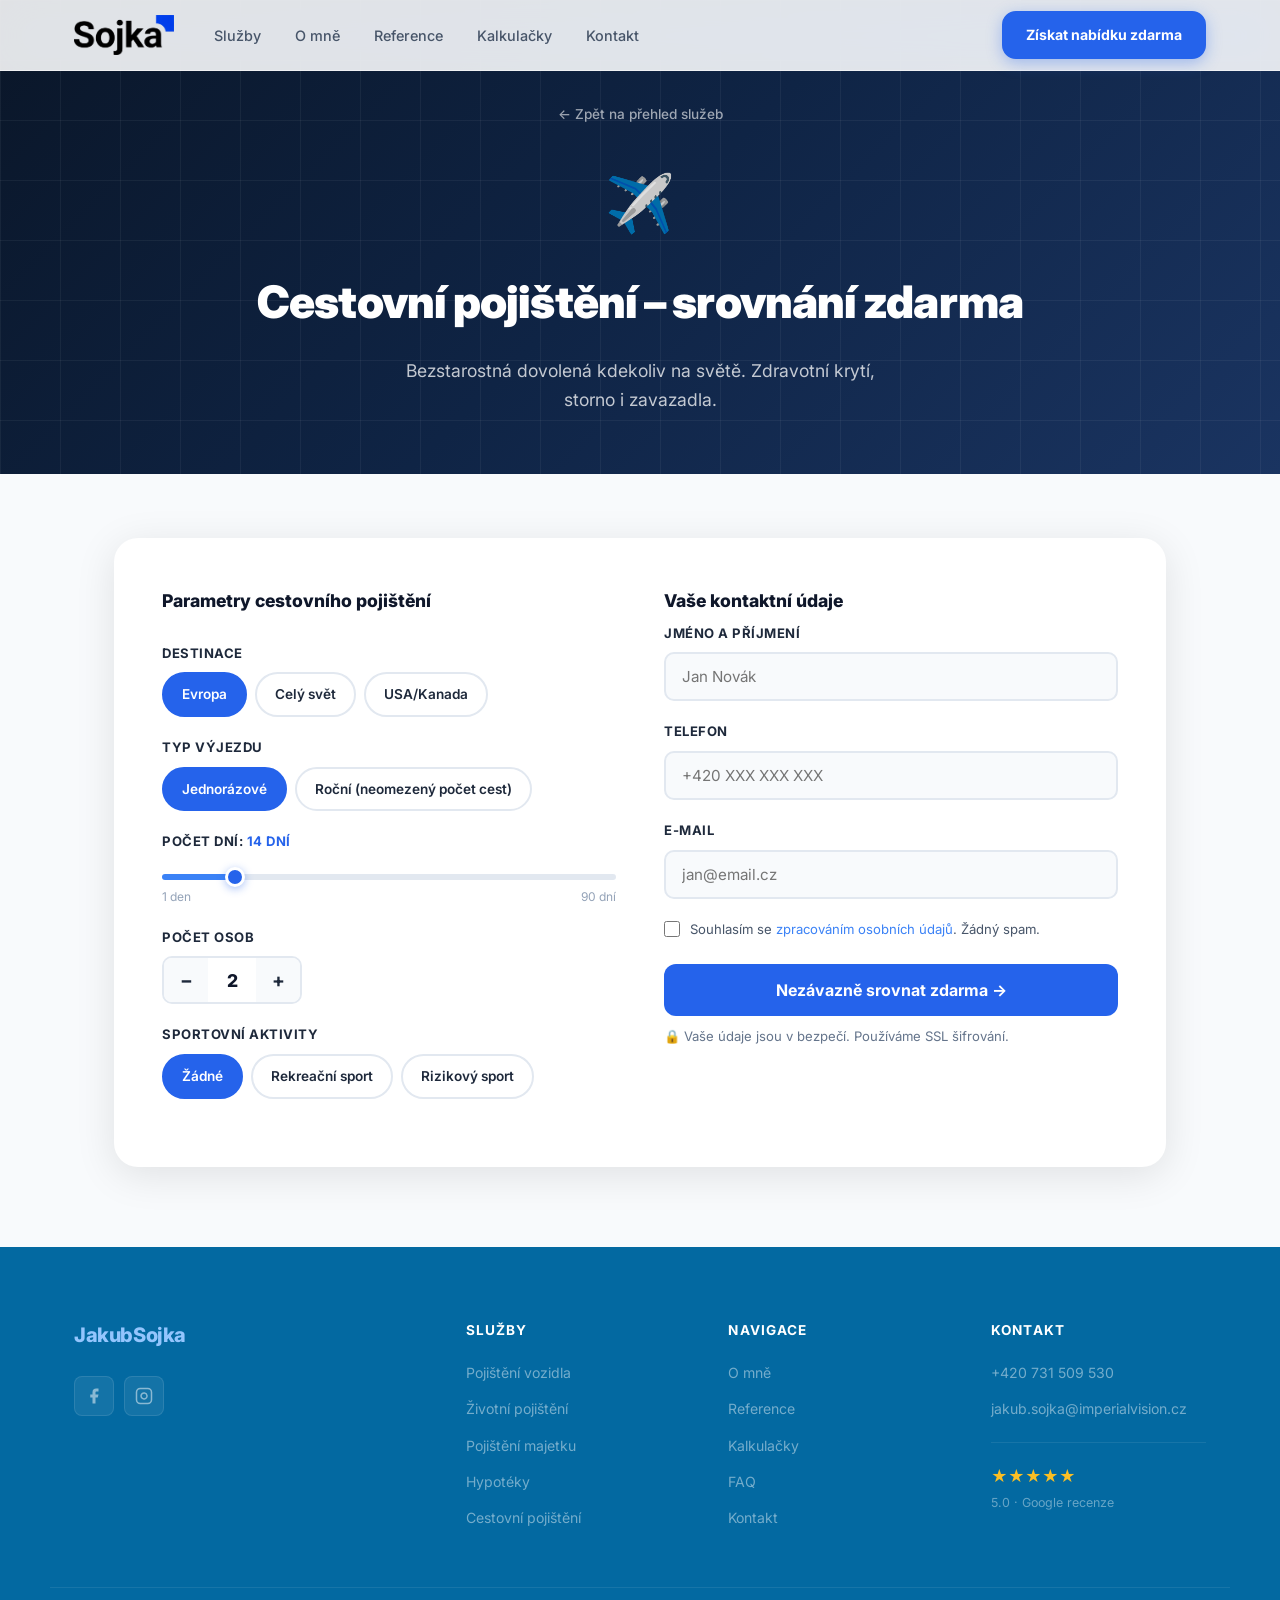
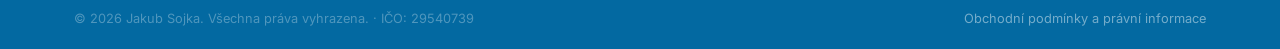
==== commit 00e34785: "Sojka: email→imperialvision, IČO 29540739, obchodní podmínky page, Instagram, footer logo modrá bez " ====
--- a/cestovni-pojisteni.html
+++ b/cestovni-pojisteni.html
@@ -296,12 +296,11 @@
     <div class="container footer-inner">
       <div class="footer-brand">
         <div class="logo footer-logo">Jakub <span>Sojka</span></div>
-        <p>Nezávislý pojišťovací makléř<br />a finanční poradce</p>
         <div class="footer-social">
           <a href="#" aria-label="Facebook">
             <svg width="18" height="18" viewBox="0 0 24 24" fill="currentColor"><path d="M18 2h-3a5 5 0 0 0-5 5v3H7v4h3v8h4v-8h3l1-4h-4V7a1 1 0 0 1 1-1h3z"/></svg>
           </a>
-          <a href="#" aria-label="Instagram">
+          <a href="https://www.instagram.com/jakub__sojka/" target="_blank" rel="noopener" aria-label="Instagram">
             <svg width="18" height="18" viewBox="0 0 24 24" fill="none" stroke="currentColor" stroke-width="2"><rect x="2" y="2" width="20" height="20" rx="5" ry="5"/><path d="M16 11.37A4 4 0 1 1 12.63 8 4 4 0 0 1 16 11.37z"/><line x1="17.5" y1="6.5" x2="17.51" y2="6.5"/></svg>
           </a>
         </div>
@@ -330,7 +329,7 @@
         <h4>Kontakt</h4>
         <ul>
           <li><a href="tel:+420731509530">+420 731 509 530</a></li>
-          <li><a href="mailto:info@jakubsojka.cz">info@jakubsojka.cz</a></li>
+          <li><a href="mailto:jakub.sojka@imperialvision.cz">jakub.sojka@imperialvision.cz</a></li>
         </ul>
         <div class="footer-rating">
           <div class="fr-stars">★★★★★</div>
@@ -340,8 +339,8 @@
     </div>
     <div class="footer-bottom">
       <div class="container">
-        <span>© 2026 Jakub Sojka. Všechna práva vyhrazena. · IČO: XXXXXXXX</span>
-        <a href="#">Zásady ochrany osobních údajů</a>
+        <span>© 2026 Jakub Sojka. Všechna práva vyhrazena. · IČO: 29540739</span>
+        <a href="obchodni-podminky.html">Obchodní podmínky a právní informace</a>
       </div>
     </div>
   </footer>
--- a/css/style.css
+++ b/css/style.css
@@ -185,8 +185,8 @@
 
 .logo { font-size: 1.3rem; font-weight: 800; color: var(--text-900); flex-shrink: 0; letter-spacing: -.02em; display: inline-flex; align-items: center; }
 .logo span { color: inherit; }
-.navbar .logo { margin-left: -8px; }
-.navbar .logo img { height: 40px; width: auto; display: block; }
+.navbar .logo { max-height: 44px; overflow: hidden; }
+.navbar .logo img { height: 40px !important; width: auto !important; max-height: 40px !important; max-width: 160px !important; display: block; object-fit: contain; }
 
 .nav-links { display: flex; gap: 2px; flex: 1; }
 .nav-links a {
@@ -1275,8 +1275,8 @@
 }
 
 .footer-brand p { color: rgba(255,255,255,.45); font-size: .88rem; margin-top: 12px; line-height: 1.75; }
-.footer-logo { font-size: 1.25rem; font-weight: 800; margin-bottom: 4px; }
-.footer-logo span { color: inherit; }
+.footer-logo { font-size: 1.25rem; font-weight: 800; margin-bottom: 4px; color: var(--blue-300); }
+.footer-logo span { color: var(--blue-300); }
 
 .footer-social { display: flex; gap: 10px; margin-top: 20px; }
 .footer-social a {
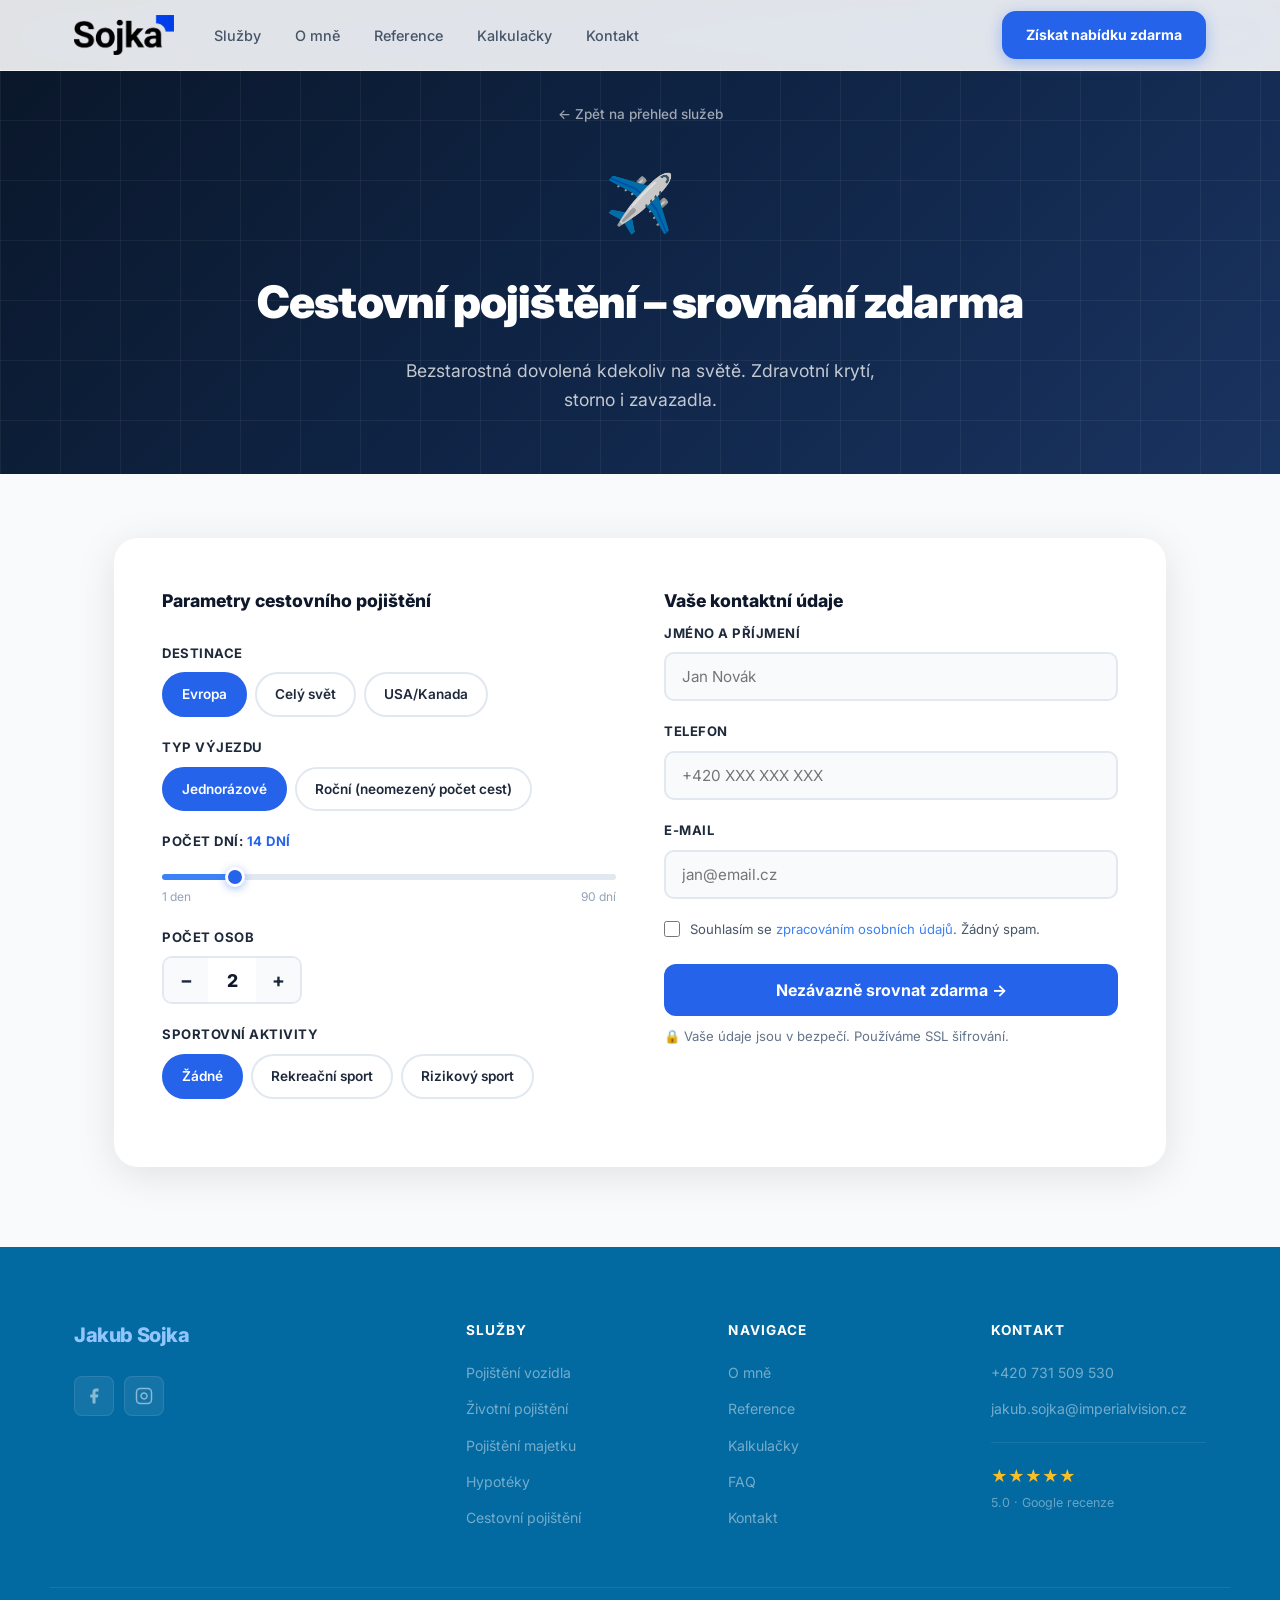
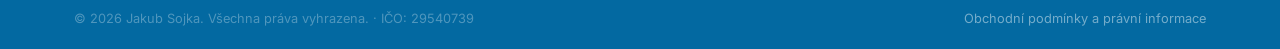
==== commit ce927f6f: "Sojka: footer logo Jakub&nbsp;Sojka (pevná mezera, flex ořezával normální space)" ====
--- a/cestovni-pojisteni.html
+++ b/cestovni-pojisteni.html
@@ -295,7 +295,7 @@
   <footer class="footer">
     <div class="container footer-inner">
       <div class="footer-brand">
-        <div class="logo footer-logo">Jakub <span>Sojka</span></div>
+        <div class="logo footer-logo">Jakub&nbsp;<span>Sojka</span></div>
         <div class="footer-social">
           <a href="#" aria-label="Facebook">
             <svg width="18" height="18" viewBox="0 0 24 24" fill="currentColor"><path d="M18 2h-3a5 5 0 0 0-5 5v3H7v4h3v8h4v-8h3l1-4h-4V7a1 1 0 0 1 1-1h3z"/></svg>
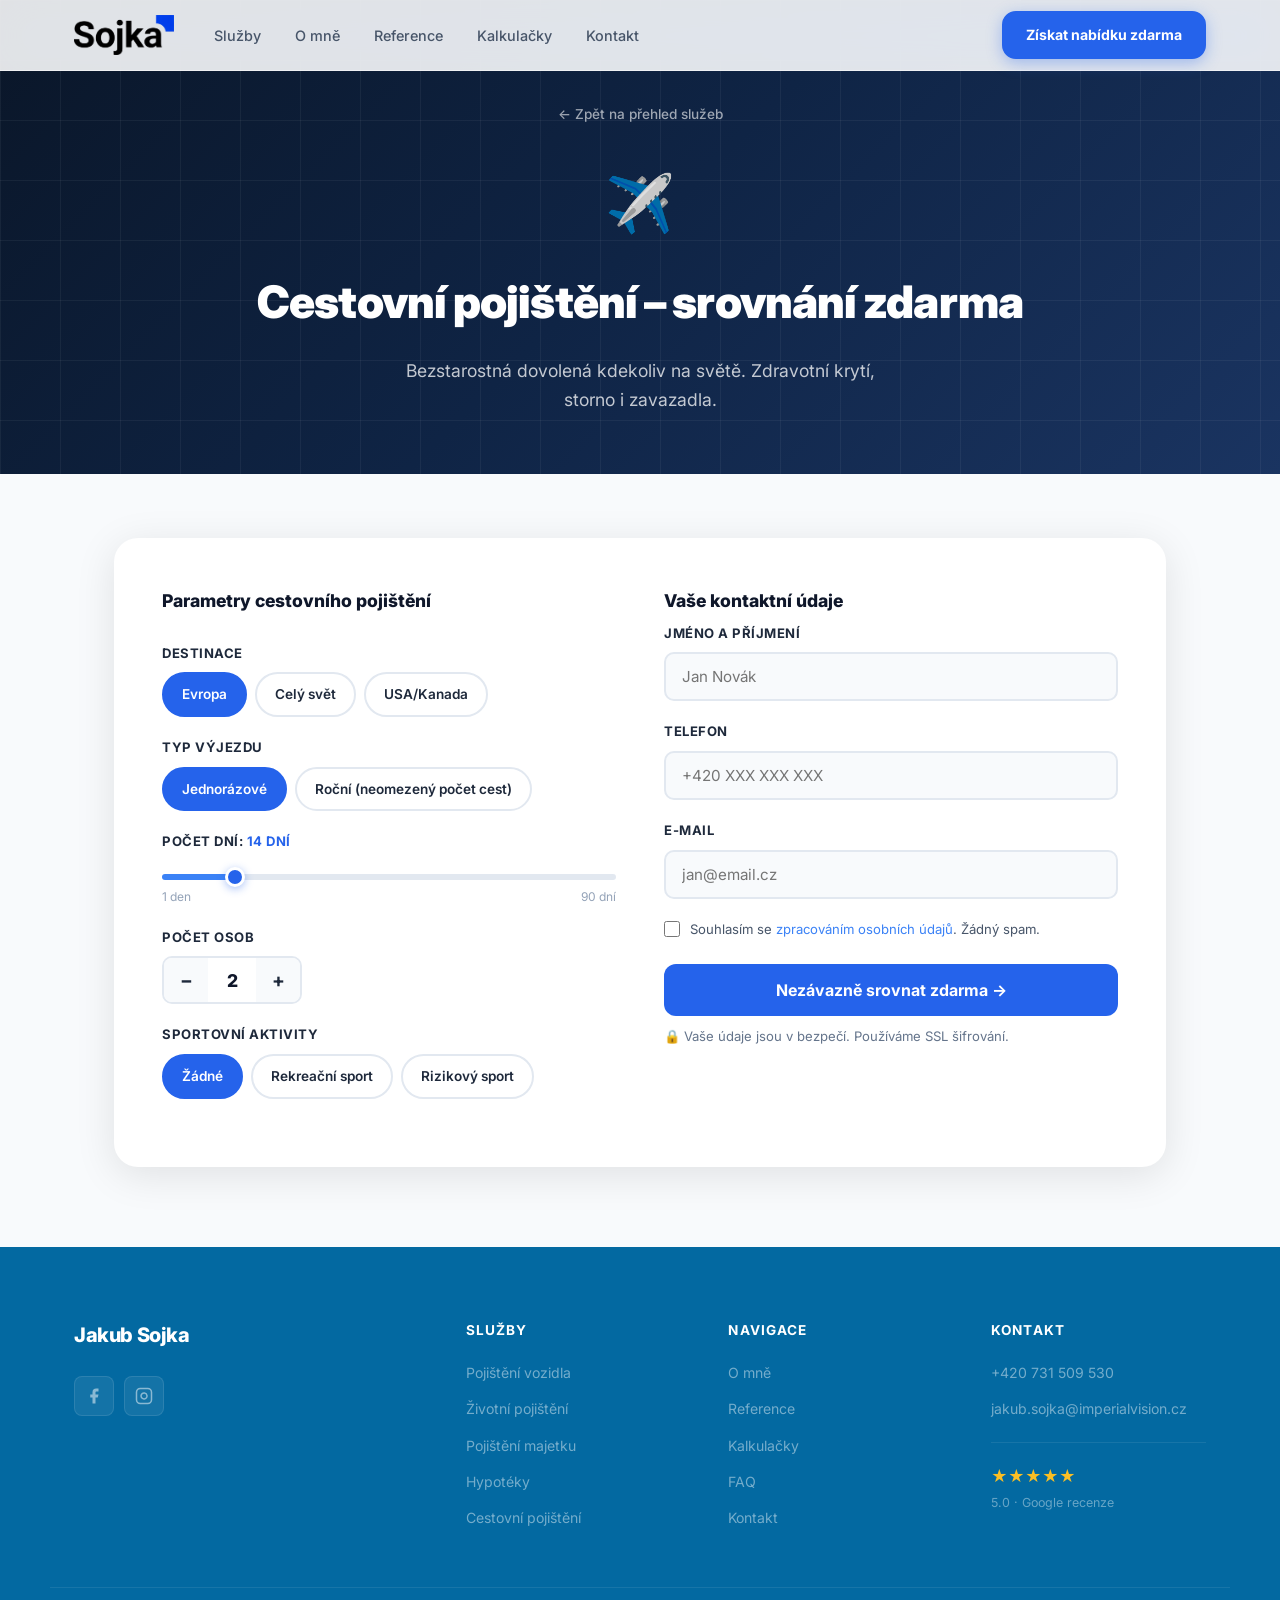
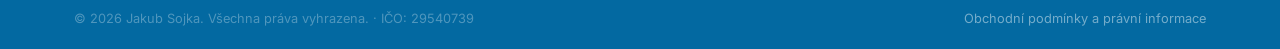
==== commit fcf0dec2: "Sojka: footer logo bílá + úvěr posuvník od 50 tis. Kč (cache-bust v3)" ====
--- a/cestovni-pojisteni.html
+++ b/cestovni-pojisteni.html
@@ -16,7 +16,7 @@
   <link rel="preconnect" href="https://fonts.googleapis.com" />
   <link rel="preconnect" href="https://fonts.gstatic.com" crossorigin />
   <link href="https://fonts.googleapis.com/css2?family=Inter:wght@300;400;500;600;700;800;900&display=swap" rel="stylesheet" />
-  <link rel="stylesheet" href="css/style.css" />
+  <link rel="stylesheet" href="css/style.css?v=3" />
   <style>
     .svc-hero {
       background: linear-gradient(135deg, #0a1628 0%, #0f2445 50%, #1a3461 100%);
@@ -176,13 +176,13 @@
   <!-- NAVBAR -->
   <nav class="navbar" id="navbar">
     <div class="container nav-inner">
-      <a href="index.html" class="logo"><img src="img/sojkalogo.png" alt="Jakub Sojka" /></a>
+      <a href="/" class="logo"><img src="img/sojkalogo.png" alt="Jakub Sojka" /></a>
       <ul class="nav-links" id="navLinks">
-        <li><a href="index.html#sluzby">Služby</a></li>
-        <li><a href="index.html#o-mne">O mně</a></li>
-        <li><a href="index.html#recenze">Reference</a></li>
-        <li><a href="kalkulacky.html">Kalkulačky</a></li>
-        <li><a href="index.html#kontakt">Kontakt</a></li>
+        <li><a href="/#sluzby">Služby</a></li>
+        <li><a href="/#o-mne">O mně</a></li>
+        <li><a href="/#recenze">Reference</a></li>
+        <li><a href="kalkulacky">Kalkulačky</a></li>
+        <li><a href="/#kontakt">Kontakt</a></li>
       </ul>
       <a href="#" class="btn btn-primary nav-cta open-modal" id="navCta">Získat nabídku zdarma</a>
       <button class="hamburger" id="hamburger" aria-label="Menu">
@@ -194,7 +194,7 @@
   <!-- SERVICE HERO -->
   <section class="svc-hero">
     <div class="container svc-hero-inner">
-      <a href="index.html#sluzby" class="svc-back">← Zpět na přehled služeb</a>
+      <a href="/#sluzby" class="svc-back">← Zpět na přehled služeb</a>
       <div class="svc-hero-icon">✈️</div>
       <h1>Cestovní pojištění – srovnání zdarma</h1>
       <p>Bezstarostná dovolená kdekoliv na světě. Zdravotní krytí, storno i zavazadla.</p>
@@ -286,7 +286,7 @@
         <div class="success-icon">✓</div>
         <h3>Poptávka odeslána!</h3>
         <p>Ozvu se vám do 24 hodin s nejlepší nabídkou. Zcela zdarma.</p>
-        <a href="index.html" class="btn btn-primary" style="margin-top:16px">← Zpět na hlavní stránku</a>
+        <a href="/" class="btn btn-primary" style="margin-top:16px">← Zpět na hlavní stránku</a>
       </div>
     </div>
   </section>
@@ -300,7 +300,7 @@
           <a href="#" aria-label="Facebook">
             <svg width="18" height="18" viewBox="0 0 24 24" fill="currentColor"><path d="M18 2h-3a5 5 0 0 0-5 5v3H7v4h3v8h4v-8h3l1-4h-4V7a1 1 0 0 1 1-1h3z"/></svg>
           </a>
-          <a href="https://www.instagram.com/jakub__sojka/" target="_blank" rel="noopener" aria-label="Instagram">
+          <a href="https://www.instagram.com/sojkafinance.cz?igsh=NWQ1djdsenpiNGlw" target="_blank" rel="noopener" aria-label="Instagram">
             <svg width="18" height="18" viewBox="0 0 24 24" fill="none" stroke="currentColor" stroke-width="2"><rect x="2" y="2" width="20" height="20" rx="5" ry="5"/><path d="M16 11.37A4 4 0 1 1 12.63 8 4 4 0 0 1 16 11.37z"/><line x1="17.5" y1="6.5" x2="17.51" y2="6.5"/></svg>
           </a>
         </div>
@@ -308,21 +308,21 @@
       <div class="footer-links">
         <h4>Služby</h4>
         <ul>
-          <li><a href="pojisteni-vozidla.html">Pojištění vozidla</a></li>
-          <li><a href="zivotni-pojisteni.html">Životní pojištění</a></li>
-          <li><a href="pojisteni-majetku.html">Pojištění majetku</a></li>
-          <li><a href="hypoteky-uvery.html">Hypotéky</a></li>
-          <li><a href="cestovni-pojisteni.html">Cestovní pojištění</a></li>
+          <li><a href="pojisteni-vozidla">Pojištění vozidla</a></li>
+          <li><a href="zivotni-pojisteni">Životní pojištění</a></li>
+          <li><a href="pojisteni-majetku">Pojištění majetku</a></li>
+          <li><a href="hypoteky-uvery">Hypotéky</a></li>
+          <li><a href="cestovni-pojisteni">Cestovní pojištění</a></li>
         </ul>
       </div>
       <div class="footer-links">
         <h4>Navigace</h4>
         <ul>
-          <li><a href="index.html#o-mne">O mně</a></li>
-          <li><a href="index.html#recenze">Reference</a></li>
-          <li><a href="kalkulacky.html">Kalkulačky</a></li>
-          <li><a href="index.html#faq">FAQ</a></li>
-          <li><a href="index.html#kontakt">Kontakt</a></li>
+          <li><a href="/#o-mne">O mně</a></li>
+          <li><a href="/#recenze">Reference</a></li>
+          <li><a href="kalkulacky">Kalkulačky</a></li>
+          <li><a href="/#faq">FAQ</a></li>
+          <li><a href="/#kontakt">Kontakt</a></li>
         </ul>
       </div>
       <div class="footer-links">
@@ -340,7 +340,7 @@
     <div class="footer-bottom">
       <div class="container">
         <span>© 2026 Jakub Sojka. Všechna práva vyhrazena. · IČO: 29540739</span>
-        <a href="obchodni-podminky.html">Obchodní podmínky a právní informace</a>
+        <a href="obchodni-podminky">Obchodní podmínky a právní informace</a>
       </div>
     </div>
   </footer>
@@ -369,12 +369,15 @@
         <div class="form-group">
           <label>O co máte zájem?</label>
           <select id="kontTyp">
+            <option value="" disabled hidden>Vyberte typ služby</option>
             <option value="auto">🚗 Pojištění vozidla</option>
             <option value="zivot">❤️ Životní pojištění</option>
             <option value="majetek">🏠 Pojištění majetku</option>
             <option value="hypoteka">🏦 Hypotéka</option>
+            <option value="uvery">💳 Spotřebitelský úvěr</option>
             <option value="cestovni" selected>✈️ Cestovní pojištění</option>
             <option value="investice">📈 Investice</option>
+            <option value="penze">🏖️ Penze</option>
             <option value="jine">💬 Jiné</option>
           </select>
         </div>
--- a/css/style.css
+++ b/css/style.css
@@ -1275,8 +1275,8 @@
 }
 
 .footer-brand p { color: rgba(255,255,255,.45); font-size: .88rem; margin-top: 12px; line-height: 1.75; }
-.footer-logo { font-size: 1.25rem; font-weight: 800; margin-bottom: 4px; color: var(--blue-300); }
-.footer-logo span { color: var(--blue-300); }
+.footer-logo { font-size: 1.25rem; font-weight: 800; margin-bottom: 4px; color: var(--white); }
+.footer-logo span { color: var(--white); }
 
 .footer-social { display: flex; gap: 10px; margin-top: 20px; }
 .footer-social a {
